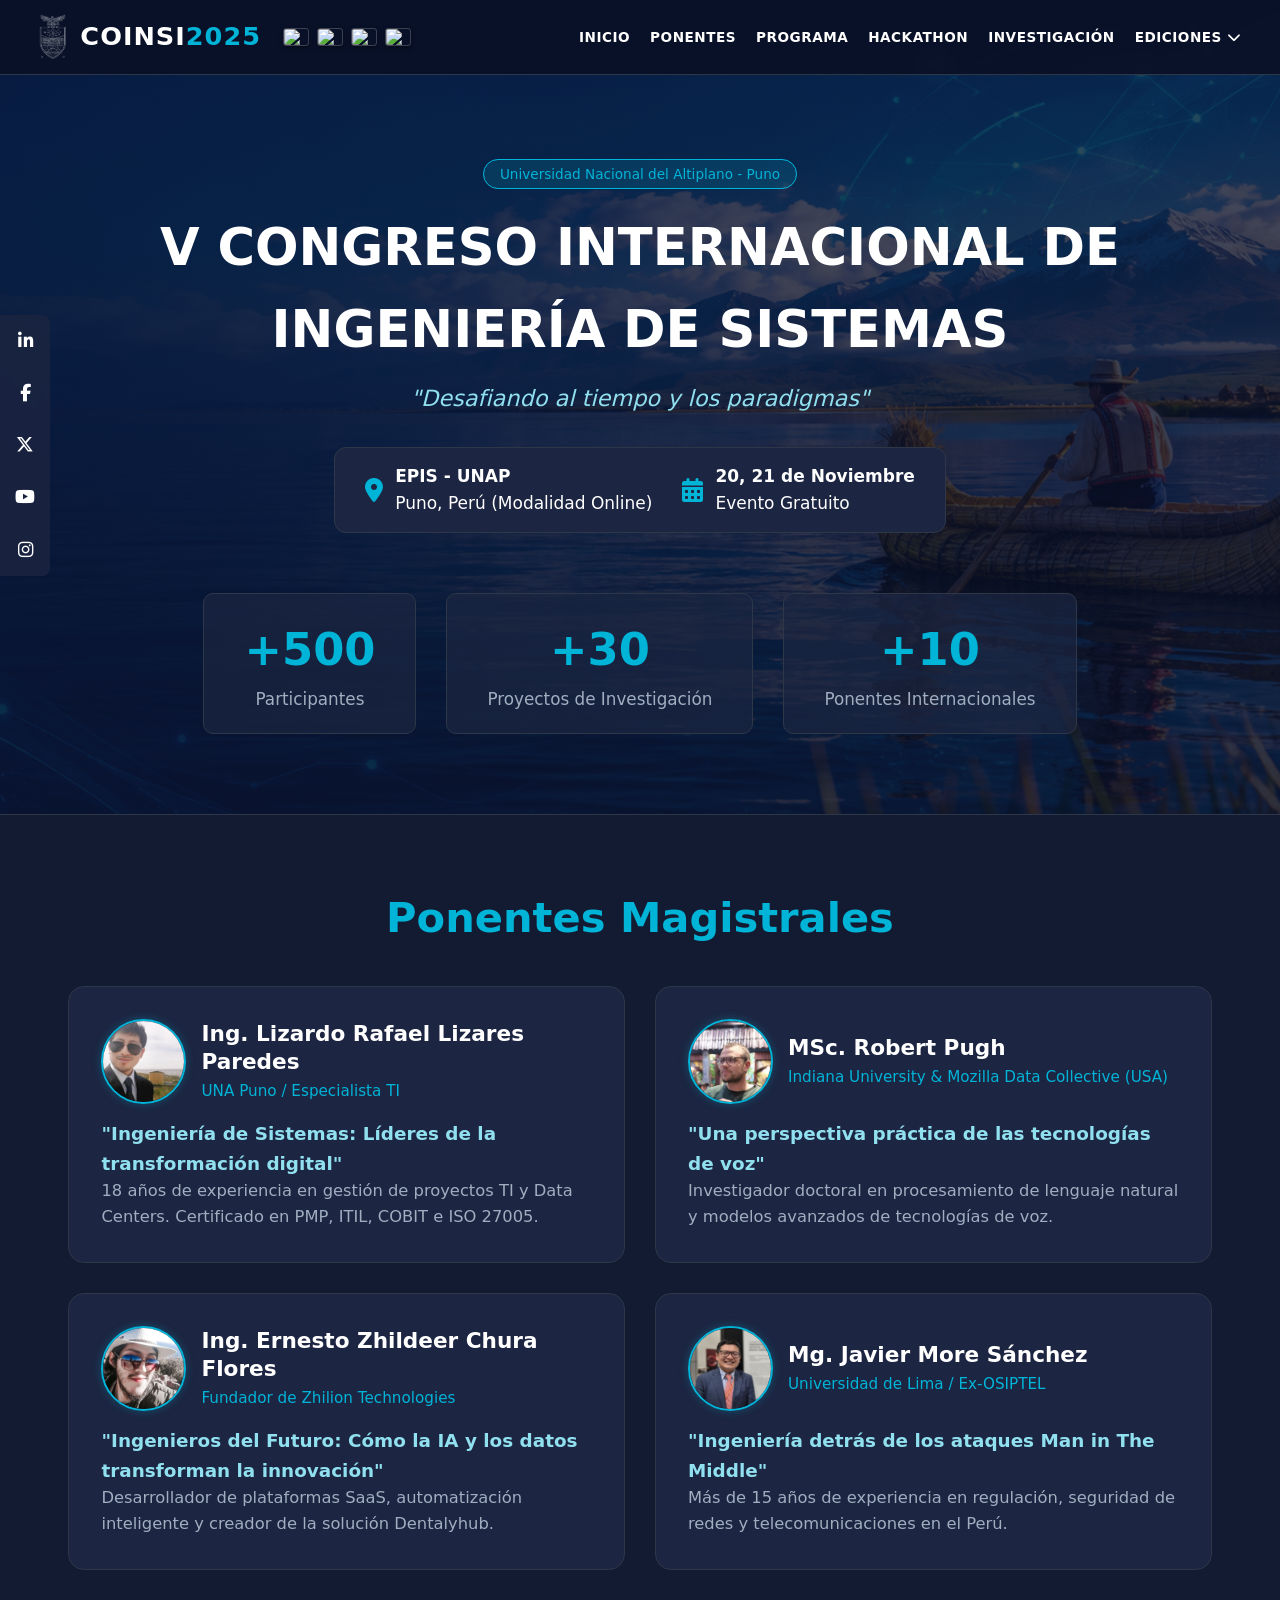
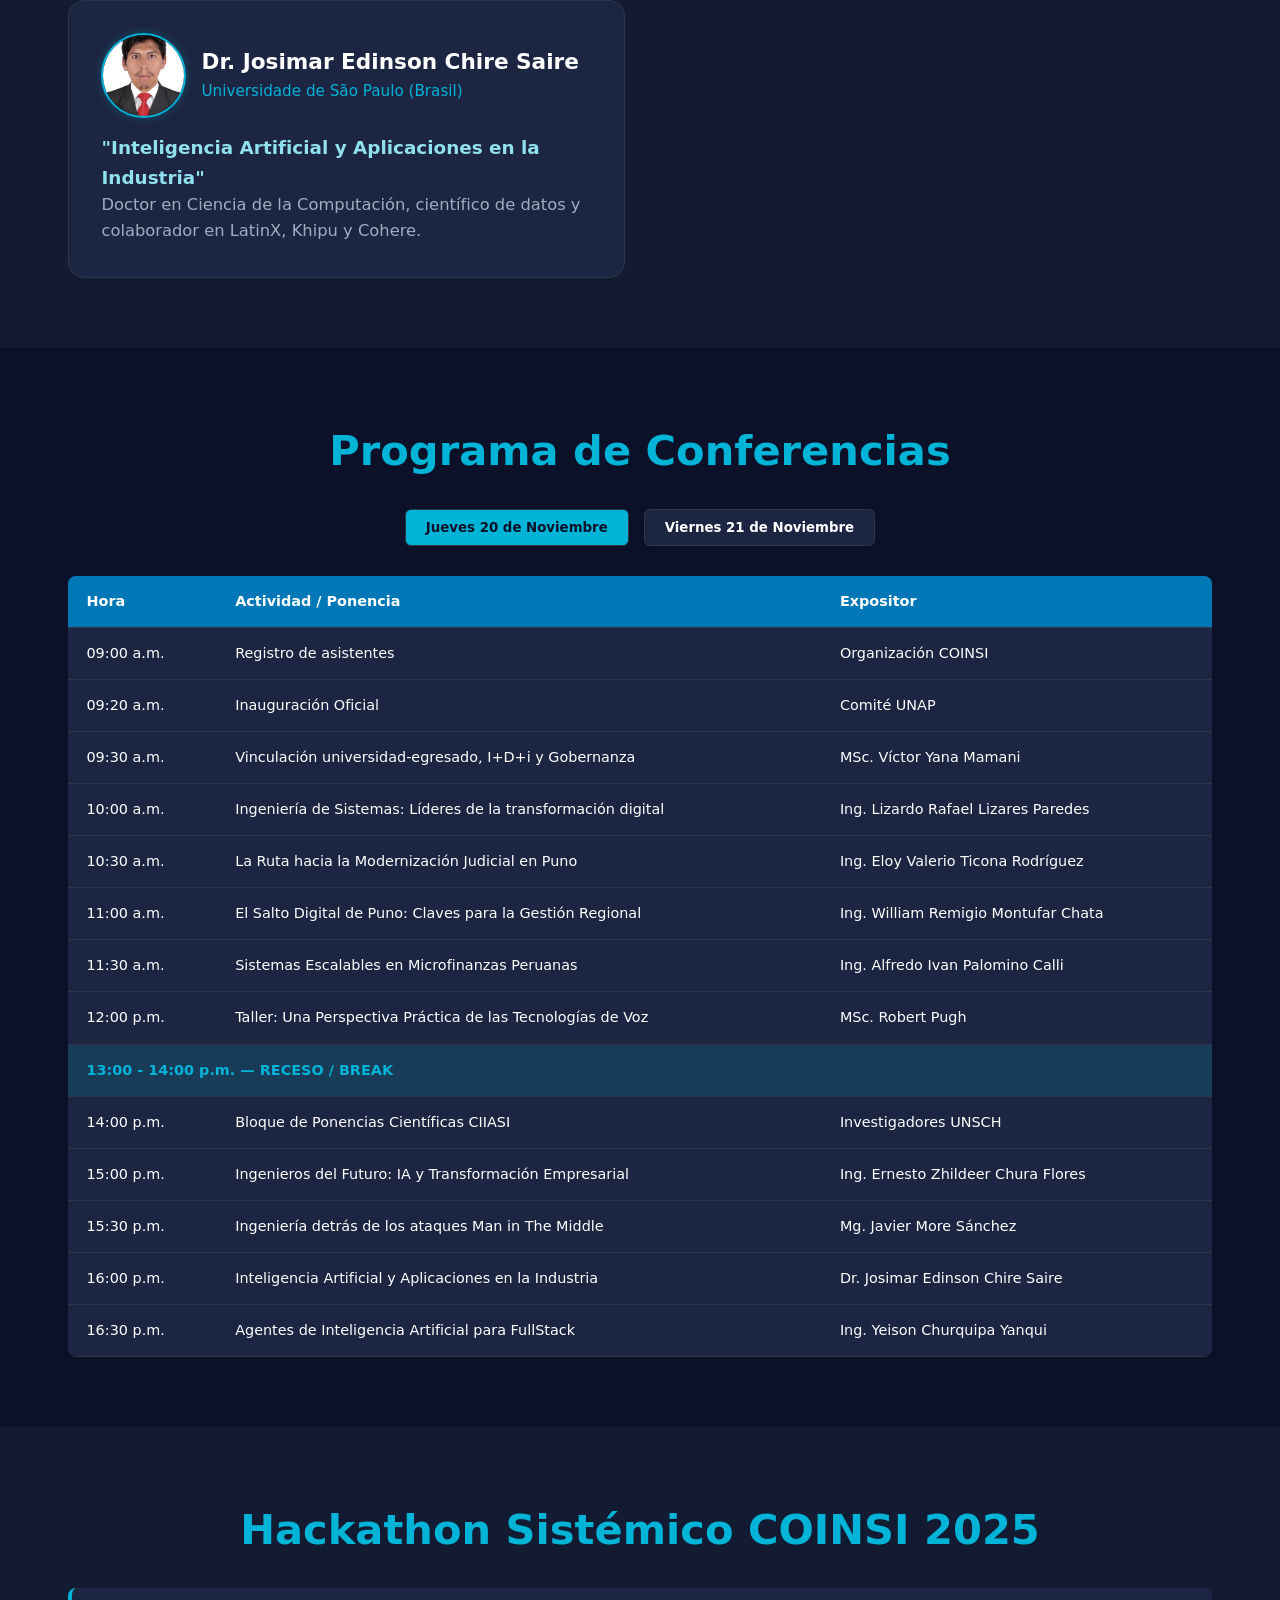
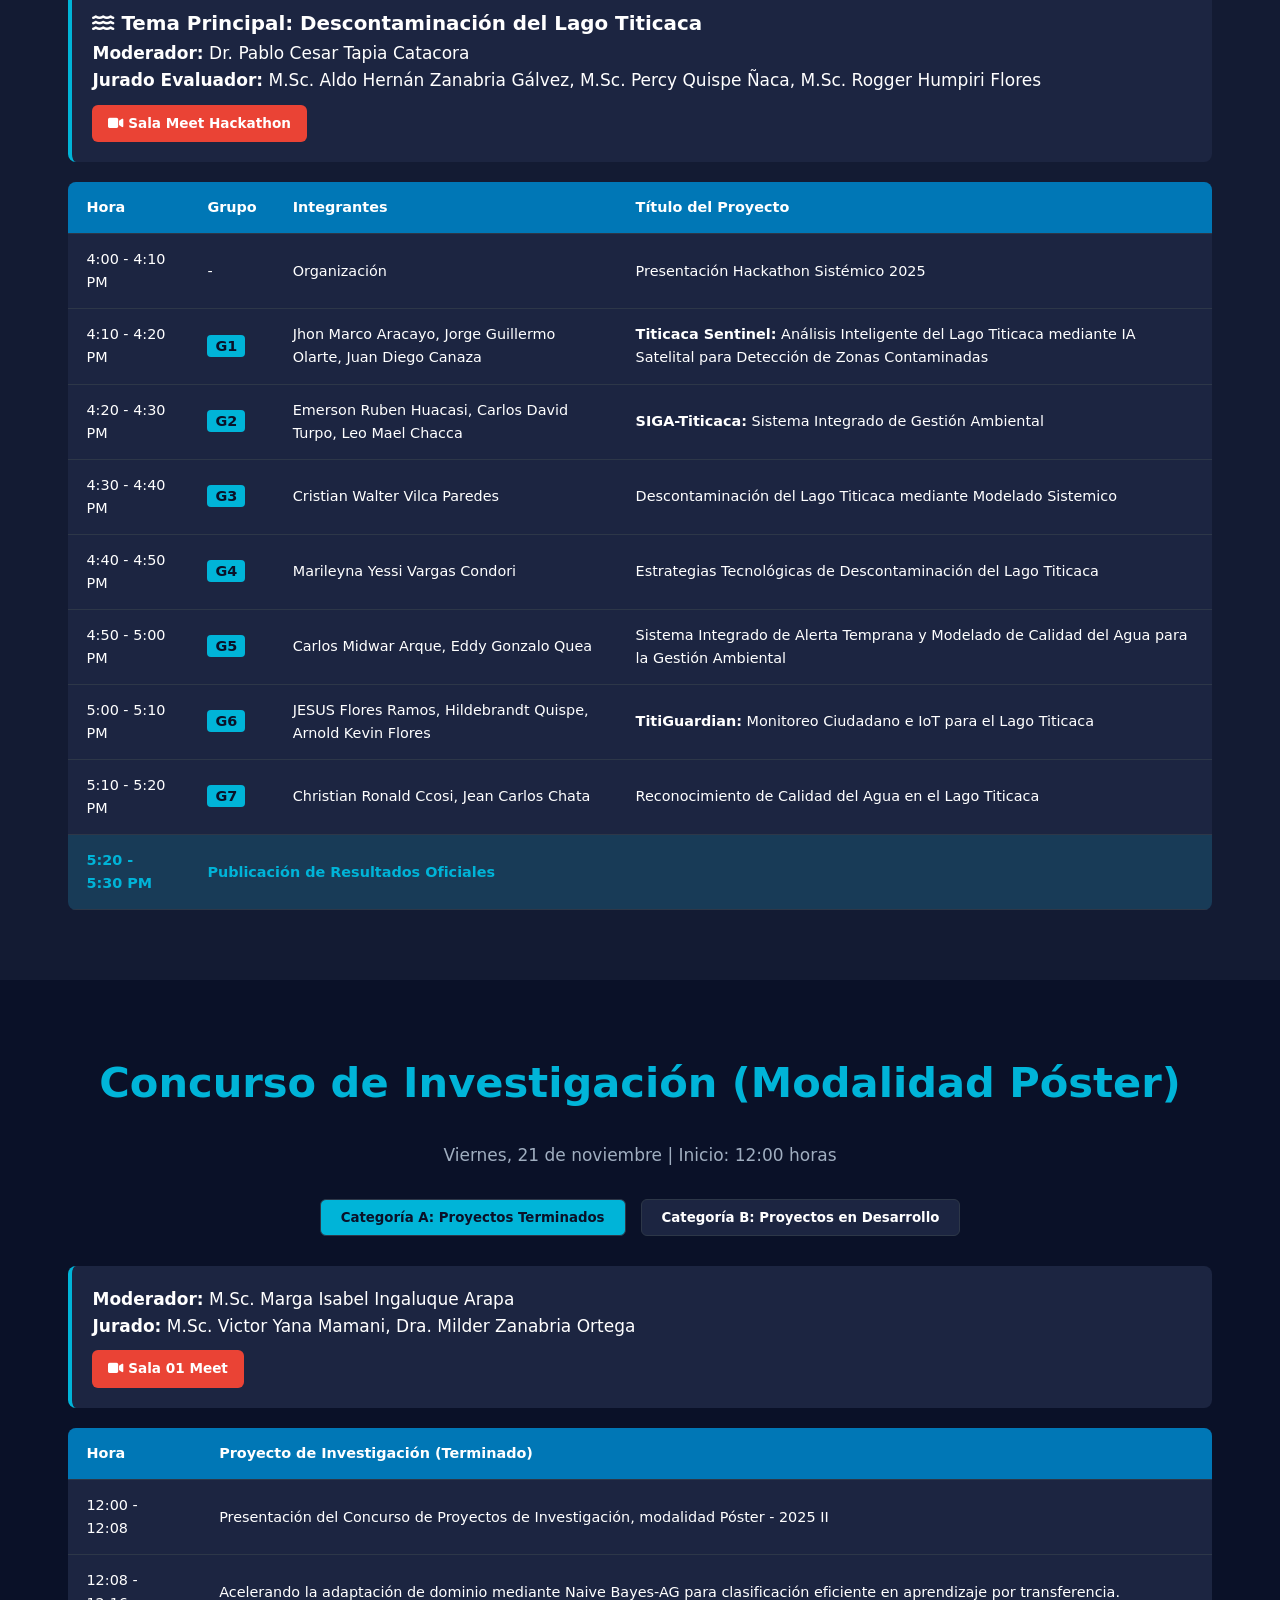
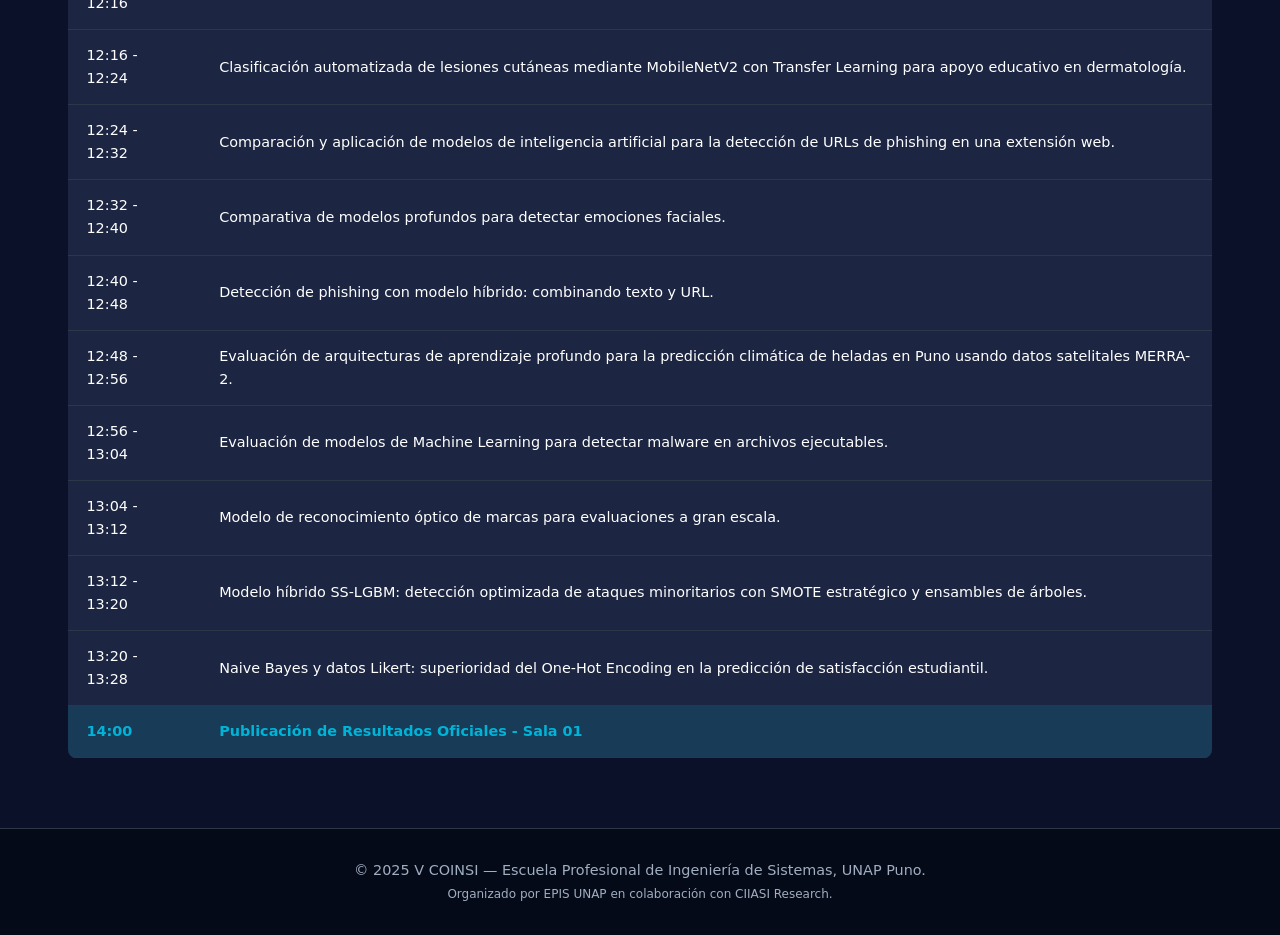
==== COINSI 2025/index.html @ b8786205 "feat() base del proyecto" ====
<!DOCTYPE html>
<html lang="es">
<head>
    <meta charset="UTF-8">
    <meta name="viewport" content="width=device-width, initial-scale=1.0">
    <title>COINSI 2025 - V Congreso Internacional de Ingeniería de Sistemas</title>
    <link rel="stylesheet" href="style.css">
    <link rel="stylesheet" href="https://cdnjs.cloudflare.com/ajax/libs/font-awesome/6.4.0/css/all.min.css">
</head>
<body>

    <!-- Barra Lateral Flotante de Redes Sociales (Estilo SIMBig) -->
    <aside class="social-sidebar">
        <a href="#" title="LinkedIn"><i class="fab fa-linkedin-in"></i></a>
        <a href="#" title="Facebook"><i class="fab fa-facebook-f"></i></a>
        <a href="#" title="X"><i class="fab fa-x-twitter"></i></a>
        <a href="#" title="YouTube"><i class="fab fa-youtube"></i></a>
        <a href="#" title="Instagram"><i class="fab fa-instagram"></i></a>
    </aside>

    <!-- Navegación -->
    <nav class="navbar">
        <div class="logo">
            <img src="imagenes/LOGOCOINSI2025.png" alt="Logo COINSI 2025" class="logo-img">
            <h2>COINSI<span>2025</span></h2>
            <div class="country-flags">
                <img src="https://flagcdn.com/w40/pe.png" alt="Perú" class="flag-icon" title="Perú">
                <img src="https://flagcdn.com/w40/br.png" alt="Brasil" class="flag-icon" title="Brasil">
                 <img src="https://flagcdn.com/w40/us.png" alt="Estados Unidos" class="flag-icon" title="Estados Unidos">
                <img src="https://flagcdn.com/w40/nz.png" alt="Nueva Zelanda" class="flag-icon" title="Nueva Zelanda">
            </div>
        </div>
        <ul class="nav-links">
            <li><a href="#inicio">INICIO</a></li>
            <li><a href="#ponentes">PONENTES</a></li>
            <li><a href="#programa">PROGRAMA</a></li>
            <li><a href="#hackathon">HACKATHON</a></li>
            <li><a href="#poster">INVESTIGACIÓN</a></li>
            
            <!-- Menú Desplegable de Ediciones (Estilo SIMBig) -->
            <li class="dropdown">
                <a href="#" class="dropbtn">EDICIONES <i class="fas fa-chevron-down"></i></a>
                <div class="dropdown-content">
                    <a href="#">COINSI 2026 (Próximo)</a>
                    <a href="#" class="active-edition">COINSI 2025 (Edición V)</a>
                    <a href="#">COINSI 2024 (Edición IV)</a>
                    <a href="#">COINSI 2023 (Edición III)</a>
                </div>
            </li>
        </ul>
        <button class="nav-toggle" id="navToggle">
            <i class="fas fa-bars"></i>
        </button>
    </nav>

    <!-- Hero Section -->
    <header id="inicio" class="hero">
        <div class="hero-overlay"></div>
        <div class="hero-content">
            <span class="badge">Universidad Nacional del Altiplano - Puno</span>
            <h1>V CONGRESO INTERNACIONAL DE INGENIERÍA DE SISTEMAS</h1>
            <p class="tagline">"Desafiando al tiempo y los paradigmas"</p>
            
            <div class="hero-event-card">
                <div class="event-info">
                    <i class="fas fa-map-marker-alt"></i>
                    <div>
                        <strong>EPIS - UNAP</strong>
                        <p>Puno, Perú (Modalidad Online)</p>
                    </div>
                </div>
                <div class="event-info">
                    <i class="fas fa-calendar-alt"></i>
                    <div>
                        <strong>20, 21 de Noviembre</strong>
                        <p>Evento Gratuito</p>
                    </div>
                </div>
            </div>

            <!-- Métricas Destacadas -->
            <div class="stats-container">
                <div class="stat-box">
                    <h3>+500</h3>
                    <p>Participantes</p>
                </div>
                <div class="stat-box">
                    <h3>+30</h3>
                    <p>Proyectos de Investigación</p>
                </div>
                <div class="stat-box">
                    <h3>+10</h3>
                    <p>Ponentes Internacionales</p>
                </div>
            </div>
        </div>
    </header>

   <!-- Ponentes Destacados -->
<section id="ponentes" class="section bg-alt">
    <div class="container">
        <h2 class="section-title">Ponentes Magistrales</h2>
        <div class="grid-ponentes">

            <!-- Ponente 1 -->
            <div class="speaker-card">
                <div class="speaker-header">
                    <img src="imagenes/lizardo_rafael.jpg" alt="Ing. Lizardo Rafael Lizares Paredes" class="speaker-avatar">
                    <div>
                        <h3>Ing. Lizardo Rafael Lizares Paredes</h3>
                        <span class="affiliation">UNA Puno / Especialista TI</span>
                    </div>
                </div>
                <p class="speech-title">"Ingeniería de Sistemas: Líderes de la transformación digital"</p>
                <p class="bio">18 años de experiencia en gestión de proyectos TI y Data Centers. Certificado en PMP, ITIL, COBIT e ISO 27005.</p>
            </div>

            <!-- Ponente 2 -->
            <div class="speaker-card">
                <div class="speaker-header">
                    <img src="imagenes/robert_pugh.jpeg" alt="MSc. Robert Pugh" class="speaker-avatar">
                    <div>
                        <h3>MSc. Robert Pugh</h3>
                        <span class="affiliation">Indiana University & Mozilla Data Collective (USA)</span>
                    </div>
                </div>
                <p class="speech-title">"Una perspectiva práctica de las tecnologías de voz"</p>
                <p class="bio">Investigador doctoral en procesamiento de lenguaje natural y modelos avanzados de tecnologías de voz.</p>
            </div>

            <!-- Ponente 3 -->
            <div class="speaker-card">
                <div class="speaker-header">
                    <img src="imagenes/ernesto_zhildeer.png" alt="Ing. Ernesto Zhildeer Chura Flores" class="speaker-avatar">
                    <div>
                        <h3>Ing. Ernesto Zhildeer Chura Flores</h3>
                        <span class="affiliation">Fundador de Zhilion Technologies</span>
                    </div>
                </div>
                <p class="speech-title">"Ingenieros del Futuro: Cómo la IA y los datos transforman la innovación"</p>
                <p class="bio">Desarrollador de plataformas SaaS, automatización inteligente y creador de la solución Dentalyhub.</p>
            </div>

            <!-- Ponente 4 -->
            <div class="speaker-card">
                <div class="speaker-header">
                    <img src="imagenes/javier_more.png" alt="Mg. Javier More Sánchez" class="speaker-avatar">
                    <div>
                        <h3>Mg. Javier More Sánchez</h3>
                        <span class="affiliation">Universidad de Lima / Ex-OSIPTEL</span>
                    </div>
                </div>
                <p class="speech-title">"Ingeniería detrás de los ataques Man in The Middle"</p>
                <p class="bio">Más de 15 años de experiencia en regulación, seguridad de redes y telecomunicaciones en el Perú.</p>
            </div>

            <!-- Ponente 5 -->
            <div class="speaker-card">
                <div class="speaker-header">
                    <img src="imagenes/josimar_edison.jpg" alt="Dr. Josimar Edinson Chire Saire" class="speaker-avatar">
                    <div>
                        <h3>Dr. Josimar Edinson Chire Saire</h3>
                        <span class="affiliation">Universidade de São Paulo (Brasil)</span>
                    </div>
                </div>
                <p class="speech-title">"Inteligencia Artificial y Aplicaciones en la Industria"</p>
                <p class="bio">Doctor en Ciencia de la Computación, científico de datos y colaborador en LatinX, Khipu y Cohere.</p>
            </div>

        </div>
    </div>
</section>

    <!-- Programa General -->
    <section id="programa" class="section">
        <div class="container">
            <h2 class="section-title">Programa de Conferencias</h2>
            <div class="tab-buttons">
                <button class="tab-btn active" onclick="switchTab(event, 'jueves-conf')">Jueves 20 de Noviembre</button>
                <button class="tab-btn" onclick="switchTab(event, 'viernes-conf')">Viernes 21 de Noviembre</button>
            </div>

            <!-- Jueves -->
            <div id="jueves-conf" class="tab-content active">
                <table class="custom-table">
                    <thead>
                        <tr>
                            <th>Hora</th>
                            <th>Actividad / Ponencia</th>
                            <th>Expositor</th>
                        </tr>
                    </thead>
                    <tbody>
                        <tr><td>09:00 a.m.</td><td>Registro de asistentes</td><td>Organización COINSI</td></tr>
                        <tr><td>09:20 a.m.</td><td>Inauguración Oficial</td><td>Comité UNAP</td></tr>
                        <tr><td>09:30 a.m.</td><td>Vinculación universidad-egresado, I+D+i y Gobernanza</td><td>MSc. Víctor Yana Mamani</td></tr>
                        <tr><td>10:00 a.m.</td><td>Ingeniería de Sistemas: Líderes de la transformación digital</td><td>Ing. Lizardo Rafael Lizares Paredes</td></tr>
                        <tr><td>10:30 a.m.</td><td>La Ruta hacia la Modernización Judicial en Puno</td><td>Ing. Eloy Valerio Ticona Rodríguez</td></tr>
                        <tr><td>11:00 a.m.</td><td>El Salto Digital de Puno: Claves para la Gestión Regional</td><td>Ing. William Remigio Montufar Chata</td></tr>
                        <tr><td>11:30 a.m.</td><td>Sistemas Escalables en Microfinanzas Peruanas</td><td>Ing. Alfredo Ivan Palomino Calli</td></tr>
                        <tr><td>12:00 p.m.</td><td>Taller: Una Perspectiva Práctica de las Tecnologías de Voz</td><td>MSc. Robert Pugh</td></tr>
                        <tr class="highlight-row"><td colspan="3">13:00 - 14:00 p.m. — RECESO / BREAK</td></tr>
                        <tr><td>14:00 p.m.</td><td>Bloque de Ponencias Científicas CIIASI</td><td>Investigadores UNSCH</td></tr>
                        <tr><td>15:00 p.m.</td><td>Ingenieros del Futuro: IA y Transformación Empresarial</td><td>Ing. Ernesto Zhildeer Chura Flores</td></tr>
                        <tr><td>15:30 p.m.</td><td>Ingeniería detrás de los ataques Man in The Middle</td><td>Mg. Javier More Sánchez</td></tr>
                        <tr><td>16:00 p.m.</td><td>Inteligencia Artificial y Aplicaciones en la Industria</td><td>Dr. Josimar Edinson Chire Saire</td></tr>
                        <tr><td>16:30 p.m.</td><td>Agentes de Inteligencia Artificial para FullStack</td><td>Ing. Yeison Churquipa Yanqui</td></tr>
                    </tbody>
                </table>
            </div>

            <!-- Viernes -->
            <div id="viernes-conf" class="tab-content">
                <table class="custom-table">
                    <thead>
                        <tr>
                            <th>Hora</th>
                            <th>Actividad</th>
                        </tr>
                    </thead>
                    <tbody>
                        <tr><td>09:00 - 12:00 p.m.</td><td>Presentación de Proyectos Estudiantiles</td></tr>
                        <tr><td>12:00 - 14:00 p.m.</td><td>Presentación de Concurso de Póster Científico</td></tr>
                        <tr><td>14:00 - 16:00 p.m.</td><td>Workshop de Ciberseguridad Práctica</td></tr>
                        <tr><td>16:00 - 18:00 p.m.</td><td>I Encuentro de Egresados & Hackathon Sistémico</td></tr>
                        <tr><td>18:00 - 18:15 p.m.</td><td>Clausura del V COINSI 2025</td></tr>
                        <tr><td>19:00 p.m.</td><td>Cena de Gala de Egresados</td></tr>
                    </tbody>
                </table>
            </div>
        </div>
    </section>

    <!-- Hackathon Sistémico 2025 -->
    <section id="hackathon" class="section bg-alt">
        <div class="container">
            <h2 class="section-title">Hackathon Sistémico COINSI 2025</h2>
            
            <div class="info-card-panel">
                <div class="panel-header">
                    <h3><i class="fas fa-water"></i> Tema Principal: Descontaminación del Lago Titicaca</h3>
                    <p><strong>Moderador:</strong> Dr. Pablo Cesar Tapia Catacora</p>
                    <p><strong>Jurado Evaluador:</strong> M.Sc. Aldo Hernán Zanabria Gálvez, M.Sc. Percy Quispe Ñaca, M.Sc. Rogger Humpiri Flores</p>
                    <a href="https://meet.google.com/kjy-vhwn-fhv" target="_blank" class="btn-meet"><i class="fas fa-video"></i> Sala Meet Hackathon</a>
                </div>
            </div>

            <table class="custom-table">
                <thead>
                    <tr>
                        <th>Hora</th>
                        <th>Grupo</th>
                        <th>Integrantes</th>
                        <th>Título del Proyecto</th>
                    </tr>
                </thead>
                <tbody>
                    <tr><td>4:00 - 4:10 PM</td><td>-</td><td>Organización</td><td>Presentación Hackathon Sistémico 2025</td></tr>
                    <tr>
                        <td>4:10 - 4:20 PM</td>
                        <td><span class="group-badge">G1</span></td>
                        <td>Jhon Marco Aracayo, Jorge Guillermo Olarte, Juan Diego Canaza</td>
                        <td><strong>Titicaca Sentinel:</strong> Análisis Inteligente del Lago Titicaca mediante IA Satelital para Detección de Zonas Contaminadas</td>
                    </tr>
                    <tr>
                        <td>4:20 - 4:30 PM</td>
                        <td><span class="group-badge">G2</span></td>
                        <td>Emerson Ruben Huacasi, Carlos David Turpo, Leo Mael Chacca</td>
                        <td><strong>SIGA-Titicaca:</strong> Sistema Integrado de Gestión Ambiental</td>
                    </tr>
                    <tr>
                        <td>4:30 - 4:40 PM</td>
                        <td><span class="group-badge">G3</span></td>
                        <td>Cristian Walter Vilca Paredes</td>
                        <td>Descontaminación del Lago Titicaca mediante Modelado Sistemico</td>
                    </tr>
                    <tr>
                        <td>4:40 - 4:50 PM</td>
                        <td><span class="group-badge">G4</span></td>
                        <td>Marileyna Yessi Vargas Condori</td>
                        <td>Estrategias Tecnológicas de Descontaminación del Lago Titicaca</td>
                    </tr>
                    <tr>
                        <td>4:50 - 5:00 PM</td>
                        <td><span class="group-badge">G5</span></td>
                        <td>Carlos Midwar Arque, Eddy Gonzalo Quea</td>
                        <td>Sistema Integrado de Alerta Temprana y Modelado de Calidad del Agua para la Gestión Ambiental</td>
                    </tr>
                    <tr>
                        <td>5:00 - 5:10 PM</td>
                        <td><span class="group-badge">G6</span></td>
                        <td>JESUS Flores Ramos, Hildebrandt Quispe, Arnold Kevin Flores</td>
                        <td><strong>TitiGuardian:</strong> Monitoreo Ciudadano e IoT para el Lago Titicaca</td>
                    </tr>
                    <tr>
                        <td>5:10 - 5:20 PM</td>
                        <td><span class="group-badge">G7</span></td>
                        <td>Christian Ronald Ccosi, Jean Carlos Chata</td>
                        <td>Reconocimiento de Calidad del Agua en el Lago Titicaca</td>
                    </tr>
                    <tr class="highlight-row"><td>5:20 - 5:30 PM</td><td colspan="3">Publicación de Resultados Oficiales</td></tr>
                </tbody>
            </table>
        </div>
    </section>

    <!-- Concurso de Proyectos de Investigación (Póster) -->
    <section id="poster" class="section">
        <div class="container">
            <h2 class="section-title">Concurso de Investigación (Modalidad Póster)</h2>
            <p class="section-desc">Viernes, 21 de noviembre | Inicio: 12:00 horas</p>

            <div class="tab-buttons">
                <button class="tab-btn active" onclick="switchTab(event, 'cat-a')">Categoría A: Proyectos Terminados</button>
                <button class="tab-btn" onclick="switchTab(event, 'cat-b')">Categoría B: Proyectos en Desarrollo</button>
            </div>

            <!-- Categoría A -->
            <div id="cat-a" class="tab-content active">
                <div class="info-card-panel">
                    <p><strong>Moderador:</strong> M.Sc. Marga Isabel Ingaluque Arapa</p>
                    <p><strong>Jurado:</strong> M.Sc. Victor Yana Mamani, Dra. Milder Zanabria Ortega</p>
                    <a href="https://meet.google.com/deo-xqwu-qnt" target="_blank" class="btn-meet"><i class="fas fa-video"></i> Sala 01 Meet</a>
                </div>

                <table class="custom-table">
                    <thead>
                        <tr>
                            <th>Hora</th>
                            <th>Proyecto de Investigación (Terminado)</th>
                        </tr>
                    </thead>
                    <tbody>
                        <tr><td>12:00 - 12:08</td><td>Presentación del Concurso de Proyectos de Investigación, modalidad Póster - 2025 II</td></tr>
                        <tr><td>12:08 - 12:16</td><td>Acelerando la adaptación de dominio mediante Naive Bayes-AG para clasificación eficiente en aprendizaje por transferencia.</td></tr>
                        <tr><td>12:16 - 12:24</td><td>Clasificación automatizada de lesiones cutáneas mediante MobileNetV2 con Transfer Learning para apoyo educativo en dermatología.</td></tr>
                        <tr><td>12:24 - 12:32</td><td>Comparación y aplicación de modelos de inteligencia artificial para la detección de URLs de phishing en una extensión web.</td></tr>
                        <tr><td>12:32 - 12:40</td><td>Comparativa de modelos profundos para detectar emociones faciales.</td></tr>
                        <tr><td>12:40 - 12:48</td><td>Detección de phishing con modelo híbrido: combinando texto y URL.</td></tr>
                        <tr><td>12:48 - 12:56</td><td>Evaluación de arquitecturas de aprendizaje profundo para la predicción climática de heladas en Puno usando datos satelitales MERRA-2.</td></tr>
                        <tr><td>12:56 - 13:04</td><td>Evaluación de modelos de Machine Learning para detectar malware en archivos ejecutables.</td></tr>
                        <tr><td>13:04 - 13:12</td><td>Modelo de reconocimiento óptico de marcas para evaluaciones a gran escala.</td></tr>
                        <tr><td>13:12 - 13:20</td><td>Modelo híbrido SS-LGBM: detección optimizada de ataques minoritarios con SMOTE estratégico y ensambles de árboles.</td></tr>
                        <tr><td>13:20 - 13:28</td><td>Naive Bayes y datos Likert: superioridad del One-Hot Encoding en la predicción de satisfacción estudiantil.</td></tr>
                        <tr class="highlight-row"><td>14:00</td><td>Publicación de Resultados Oficiales - Sala 01</td></tr>
                    </tbody>
                </table>
            </div>

            <!-- Categoría B -->
            <div id="cat-b" class="tab-content">
                <div class="info-card-panel">
                    <p><strong>Moderador:</strong> Dra. Zulema Lilian Mamani Huacani</p>
                    <p><strong>Jurado:</strong> M.Sc. Carlos Boris Sosa Maydana, Dra. Donia Alizandra Ruelas Acero</p>
                    <a href="https://meet.google.com/rfm-dbvr-yhw" target="_blank" class="btn-meet"><i class="fas fa-video"></i> Sala 02 Meet</a>
                </div>

                <table class="custom-table">
                    <thead>
                        <tr>
                            <th>Hora</th>
                            <th>Proyecto de Investigación (En Desarrollo)</th>
                        </tr>
                    </thead>
                    <tbody>
                        <tr><td>12:00 - 12:08</td><td>Presentación del Concurso de Proyectos de Investigación, modalidad Póster - 2025 II</td></tr>
                        <tr><td>12:08 - 12:16</td><td>Análisis comparativo del Perceptrón Multicapa y Redes Neuronales Convolucionales para la detección de intrusiones en redes de área local: Caso OTI - UNAP.</td></tr>
                        <tr><td>12:16 - 12:24</td><td>Aplicación móvil gamificada con microlearning para mejorar el nivel de conocimiento en ciberseguridad en estudiantes de secundaria.</td></tr>
                        <tr><td>12:24 - 12:32</td><td>De datos a decisiones: Algoritmos de Boosting aplicados a predicción de demanda en Fashion Retail.</td></tr>
                        <tr><td>12:32 - 12:40</td><td>Diseño e implementación de un sistema automatizado de gestión de la información para la verificación de la matriz de consistencia.</td></tr>
                        <tr><td>12:40 - 12:48</td><td>Efecto del redimensionamiento progresivo en redes neuronales convolucionales para la detección de neumonía en radiografías de tórax.</td></tr>
                        <tr><td>12:48 - 12:56</td><td>Gamificación y retroalimentación formativa en app educativa móvil para fortalecer la comprensión lectora en zonas rurales.</td></tr>
                        <tr><td>12:56 - 13:04</td><td>Modelo CNN para detección de enfermedades en hojas de alfalfa (Medicago Sativa L.) en Azángaro.</td></tr>
                        <tr><td>13:04 - 13:12</td><td>Modelo predictivo del timpanismo en ovinos de la provincia de El Collao - Ilave.</td></tr>
                        <tr><td>13:12 - 13:20</td><td>Plataforma educativa gamificada con análisis inteligente de decisiones e IA adaptativa para fortalecer competencias en ciberseguridad.</td></tr>
                        <tr><td>13:20 - 13:28</td><td>Sistema de reconocimiento facial para la mejora de la seguridad en la vigilancia de la I.E.S. Politécnico Regional Los Andes de Juliaca.</td></tr>
                        <tr><td>13:28 - 13:36</td><td>Sistema inteligente de optimización de rutas para recolección de residuos sólidos urbanos mediante Deep Learning y heurísticas: Caso Puno.</td></tr>
                        <tr><td>13:36 - 13:44</td><td>Sistema web inteligente de gestión y optimización operativa para el Serenazgo de la Municipalidad Provincial de Puno.</td></tr>
                        <tr><td>13:44 - 13:52</td><td>Visión computacional para la clasificación automática de la oca en la zona sur de la región Puno.</td></tr>
                        <tr class="highlight-row"><td>14:00</td><td>Publicación de Resultados Oficiales - Sala 02</td></tr>
                    </tbody>
                </table>
            </div>

        </div>
    </section>

    <!-- Footer -->
    <footer>
        <div class="container">
            <p>&copy; 2025 V COINSI — Escuela Profesional de Ingeniería de Sistemas, UNAP Puno.</p>
            <p><small>Organizado por EPIS UNAP en colaboración con CIIASI Research.</small></p>
        </div>
    </footer>

    <script src="script.js"></script>
</body>
</html>
---- COINSI 2025/style.css ----
/* Paleta de Colores Inspirada en SIMBig (Azules Oscuros, Cian y Blanco) */
:root {
    --bg-main: #0a1128;
    --bg-card: #1c2541;
    --bg-alt: #131b33;
    --accent-blue: #0077b6;
    --accent-cyan: #00b4d8;
    --accent-light: #90e0ef;
    --text-white: #ffffff;
    --text-gray: #a0aec0;
    --border-color: #2d3748;
}

* {
    margin: 0;
    padding: 0;
    box-sizing: border-box;
    font-family: 'Segoe UI', system-ui, -apple-system, sans-serif;
}

body {
    background-color: var(--bg-main);
    color: var(--text-white);
    line-height: 1.6;
    font-size: 17px;
}

.container {
    width: 90%;
    max-width: 1350px;
    margin: 0 auto;
}

/* Barra Flotante Social (Estilo SIMBig) */
.social-sidebar {
    position: fixed;
    left: 0;
    top: 35%;
    display: flex;
    flex-direction: column;
    z-index: 999;
    background: rgba(28, 37, 65, 0.85);
    border-radius: 0 8px 8px 0;
    backdrop-filter: blur(5px);
}

.social-sidebar a {
    color: var(--text-white);
    padding: 12px 15px;
    font-size: 1.1rem;
    transition: all 0.3s;
    text-align: center;
}

.social-sidebar a:hover {
    background: var(--accent-cyan);
    color: var(--bg-main);
    transform: translateX(3px);
}

/* Navbar con Dropdown */
.navbar {
    display: flex;
    justify-content: space-between;
    align-items: center;
    padding: 0.9rem 3%;
    background-color: rgba(10, 17, 40, 0.95);
    position: fixed;
    top: 0;
    width: 100%;
    z-index: 1000;
    border-bottom: 1px solid var(--border-color);
}
.logo {
    display: flex;
    align-items: center;
    gap: 12px;
}

.country-flags {
    display: flex;
    align-items: center;
    gap: 8px;
    margin-left: 10px;
}
.flag-icon {
    width: 26px;
    height: 18px;
    object-fit: cover;
    border-radius: 3px;
    box-shadow: 0 2px 4px rgba(0, 0, 0, 0.4);
    border: 1px solid rgba(255, 255, 255, 0.2);
    transition: transform 0.2s ease;
}

.flag-icon:hover {
    transform: scale(1.15); /* Efecto zoom al pasar el cursor */
}
.logo-img {
    height: 45px;
    width: auto;
    object-fit: contain;
}
.logo h2 {
    color: var(--text-white);
    font-size: 1.6rem;
    letter-spacing: 1px;
}

.logo span {
    color: var(--accent-cyan);
}

.nav-links {
    display: flex;
    list-style: none;
    gap: 20px;
    align-items: center;
}

.nav-links a {
    color: var(--text-white);
    text-decoration: none;
    font-weight: 600;
    font-size: 0.85rem;
    letter-spacing: 0.5px;
    transition: color 0.3s;
}

.nav-links a:hover {
    color: var(--accent-cyan);
}

/* Dropdown Ediciones */
.dropdown {
    position: relative;
}

.dropdown-content {
    display: none;
    position: absolute;
    right: 0;
    background-color: var(--bg-card);
    min-width: 200px;
    box-shadow: 0px 8px 16px rgba(0,0,0,0.4);
    border-radius: 6px;
    overflow: hidden;
    z-index: 1001;
}

.dropdown-content a {
    color: var(--text-white);
    padding: 12px 16px;
    display: block;
    font-size: 0.85rem;
}

.dropdown-content a:hover {
    background-color: var(--accent-blue);
}

.dropdown-content .active-edition {
    border-left: 4px solid var(--accent-cyan);
    background: rgba(0, 180, 216, 0.1);
}

.dropdown:hover .dropdown-content {
    display: block;
}

.nav-toggle {
    display: none;
    background: none;
    border: none;
    color: var(--text-white);
    font-size: 1.5rem;
    cursor: pointer;
}

/* Hero Section */
.hero {
    position: relative;
    padding: 160px 20px 80px;
    text-align: center;
    background: linear-gradient(
        rgba(10, 17, 40, 0.75), 
        rgba(10, 17, 40, 0.85)
    ), url('imagenes/lago_titicaca.png') center/cover no-repeat fixed;
    border-bottom: 1px solid var(--border-color);
}

.badge {
    background: rgba(0, 180, 216, 0.15);
    color: var(--accent-cyan);
    padding: 6px 16px;
    border-radius: 20px;
    border: 1px solid var(--accent-cyan);
    font-size: 0.85rem;
}

.hero h1 {
    font-size: 3.2rem;
    font-weight: 800;
    margin: 20px 0 10px;
    color: var(--text-white);
}

.tagline {
    font-style: italic;
    color: var(--accent-light);
    font-size: 1.4rem;
    margin-bottom: 30px;
}

.hero-event-card {
    display: inline-flex;
    gap: 30px;
    background: var(--bg-card);
    padding: 15px 30px;
    border-radius: 12px;
    border: 1px solid var(--border-color);
    margin-bottom: 40px;
}

.event-info {
    display: flex;
    align-items: center;
    gap: 12px;
    text-align: left;
}

.event-info i {
    font-size: 1.5rem;
    color: var(--accent-cyan);
}

/* Métricas (Estilo SIMBig) */
.stats-container {
    display: flex;
    justify-content: center;
    gap: 30px;
    flex-wrap: wrap;
    margin-top: 20px;
}

.stat-box {
    background: rgba(28, 37, 65, 0.7);
    border: 1px solid var(--border-color);
    padding: 20px 40px;
    border-radius: 10px;
    min-width: 180px;
}

.stat-box h3 {
    font-size: 2.8rem;
    color: var(--accent-cyan);
}

.stat-box p {
    color: var(--text-gray);
    font-size: 1.05rem;
}

/* Secciones Generales */
.section {
    padding: 70px 3%;
}

.bg-alt {
    background-color: var(--bg-alt);
}

.section-title {
    text-align: center;
    font-size: 2.6rem;
    margin-bottom: 25px;
    font-weight: 800;
    color: var(--accent-cyan);
}

.section-desc {
    text-align: center;
    color: var(--text-gray);
    margin-bottom: 30px;
}

/* Ponentes Grid */
/* Grid de Tarjetas de Ponentes */
.grid-ponentes {
    display: grid;
    grid-template-columns: repeat(auto-fit, minmax(480px, 1fr)); 
    gap: 30px;
    margin-top: 35px;
}

.speaker-card {
    background: var(--bg-card);
    padding: 32px;
    border-radius: 16px;
    border: 1px solid var(--border-color);
    transition: transform 0.3s ease, box-shadow 0.3s ease;
}

.speaker-card:hover {
    transform: translateY(-5px);
    box-shadow: 0 10px 20px rgba(0, 180, 216, 0.15);
}

.speaker-header {
    display: flex;
    align-items: center;
    gap: 15px;
    margin-bottom: 15px;
}

/* Foto circular del Ponente */
.speaker-avatar {
    width: 85px;
    height: 85px;
    border-radius: 50%;
    object-fit: cover; /* Evita que la imagen se distorsione */
    border: 2px solid var(--accent-cyan);
    box-shadow: 0 0 10px rgba(0, 180, 216, 0.3);
    flex-shrink: 0;
}

.speaker-header h3 {
    font-size: 1.35rem;
    color: var(--text-white);
    line-height: 1.3;
}

.affiliation {
    font-size: 0.95rem;
    color: var(--accent-cyan);
    display: block;
    margin-top: 3px;
}

.speech-title {
    font-weight: 600;
    color: var(--accent-light);
    font-size: 1.15rem;
    margin-bottom: 15px 0 10px;
}

.bio {
    font-size: 1.02rem;
    color: var(--text-gray);
    line-height: 1.6;
}

/* Tablas y Pestañas */
.tab-buttons {
    display: flex;
    justify-content: center;
    gap: 15px;
    margin-bottom: 30px;
    flex-wrap: wrap;
}

.tab-btn {
    padding: 10px 20px;
    background: var(--bg-card);
    border: 1px solid var(--border-color);
    color: var(--text-white);
    border-radius: 6px;
    cursor: pointer;
    font-weight: 600;
    transition: all 0.3s;
}

.tab-btn.active, .tab-btn:hover {
    background: var(--accent-cyan);
    color: var(--bg-main);
}

.tab-content {
    display: none;
}

.tab-content.active {
    display: block;
}

.custom-table {
    width: 100%;
    border-collapse: collapse;
    background: var(--bg-card);
    border-radius: 8px;
    overflow: hidden;
    margin-top: 15px;
}

.custom-table th, .custom-table td {
    padding: 14px 18px;
    text-align: left;
    border-bottom: 1px solid var(--border-color);
    font-size: 0.9rem;
}

.custom-table th {
    background: var(--accent-blue);
    color: var(--text-white);
}

.highlight-row {
    background: rgba(0, 180, 216, 0.15);
    font-weight: bold;
    color: var(--accent-cyan);
}

.group-badge {
    background: var(--accent-cyan);
    color: var(--bg-main);
    padding: 3px 8px;
    border-radius: 4px;
    font-weight: bold;
}

.info-card-panel {
    background: var(--bg-card);
    padding: 20px;
    border-radius: 8px;
    border-left: 4px solid var(--accent-cyan);
    margin-bottom: 20px;
}

.btn-meet {
    display: inline-block;
    margin-top: 10px;
    background: #ea4335;
    color: white;
    padding: 8px 16px;
    border-radius: 6px;
    text-decoration: none;
    font-weight: bold;
    font-size: 0.85rem;
}

/* Footer */
footer {
    background: #050a18;
    text-align: center;
    padding: 30px;
    border-top: 1px solid var(--border-color);
    color: var(--text-gray);
    font-size: 0.9rem;
}

/* Responsive */
@media (min-width: 1600px) {
    .container {
        max-width: 1650px;
    }
}

@media (max-width: 1400px) {
    .container {
        width: 95%;
    }
}
@media (max-width: 1023px) {
    .hero h1 {
        font-size: 2rem;
    }
    
    .stats-container {
        gap: 15px;
    }
    
    .stat-box {
        padding: 15px 25px;
        min-width: 140px;
    }

    .grid-ponentes {
        grid-template-columns: repeat(auto-fit, minmax(280px, 1fr));
    }
}

@media (max-width: 768px) {
    .social-sidebar {
        display: none;
    }
    .navbar {
        padding: 0.8rem 4%;
    }
    .country-flags {
        display: none;
    }
    .hero {
        padding: 120px 15px 50px;
    }
    .hero h1 {
        font-size: 1.6rem;
    }
    .tagline {
        font-size: 1rem;
    }
    .hero-event-card {
        flex-direction: column;
        gap: 12px;
        padding: 15px;
        width: 100%;
    }
    .stats-container {
        flex-direction: column;
        width: 100%;
    }
    .stat-box {
        width: 100%;
    }
    .grid-ponentes {
        grid-template-columns: 1fr;
    }
    .tab-content {
        overflow-x: auto;
    }
    .custom-table {
        font-size: 0.82rem;
        min-width: 600px;
    }
    .custom-table th, .custom-table td {
        padding: 10px 10px;
    }
}
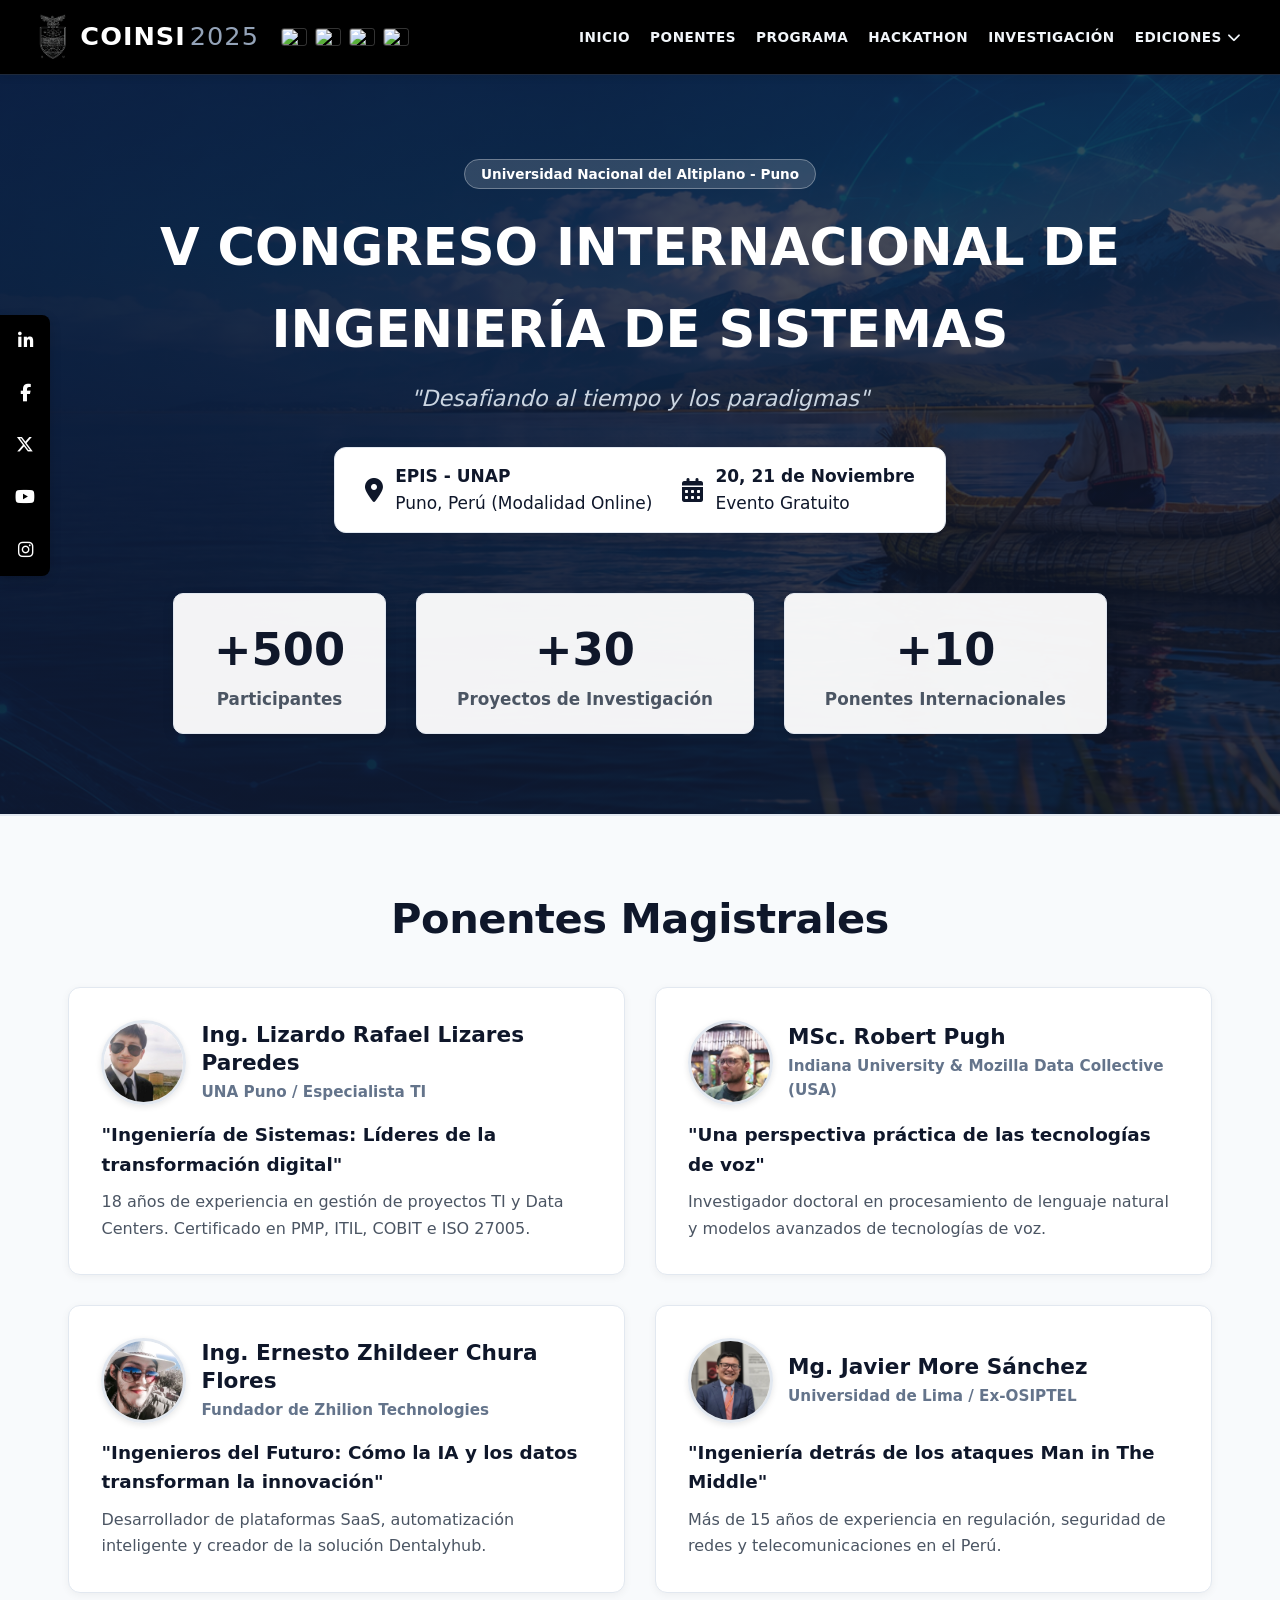
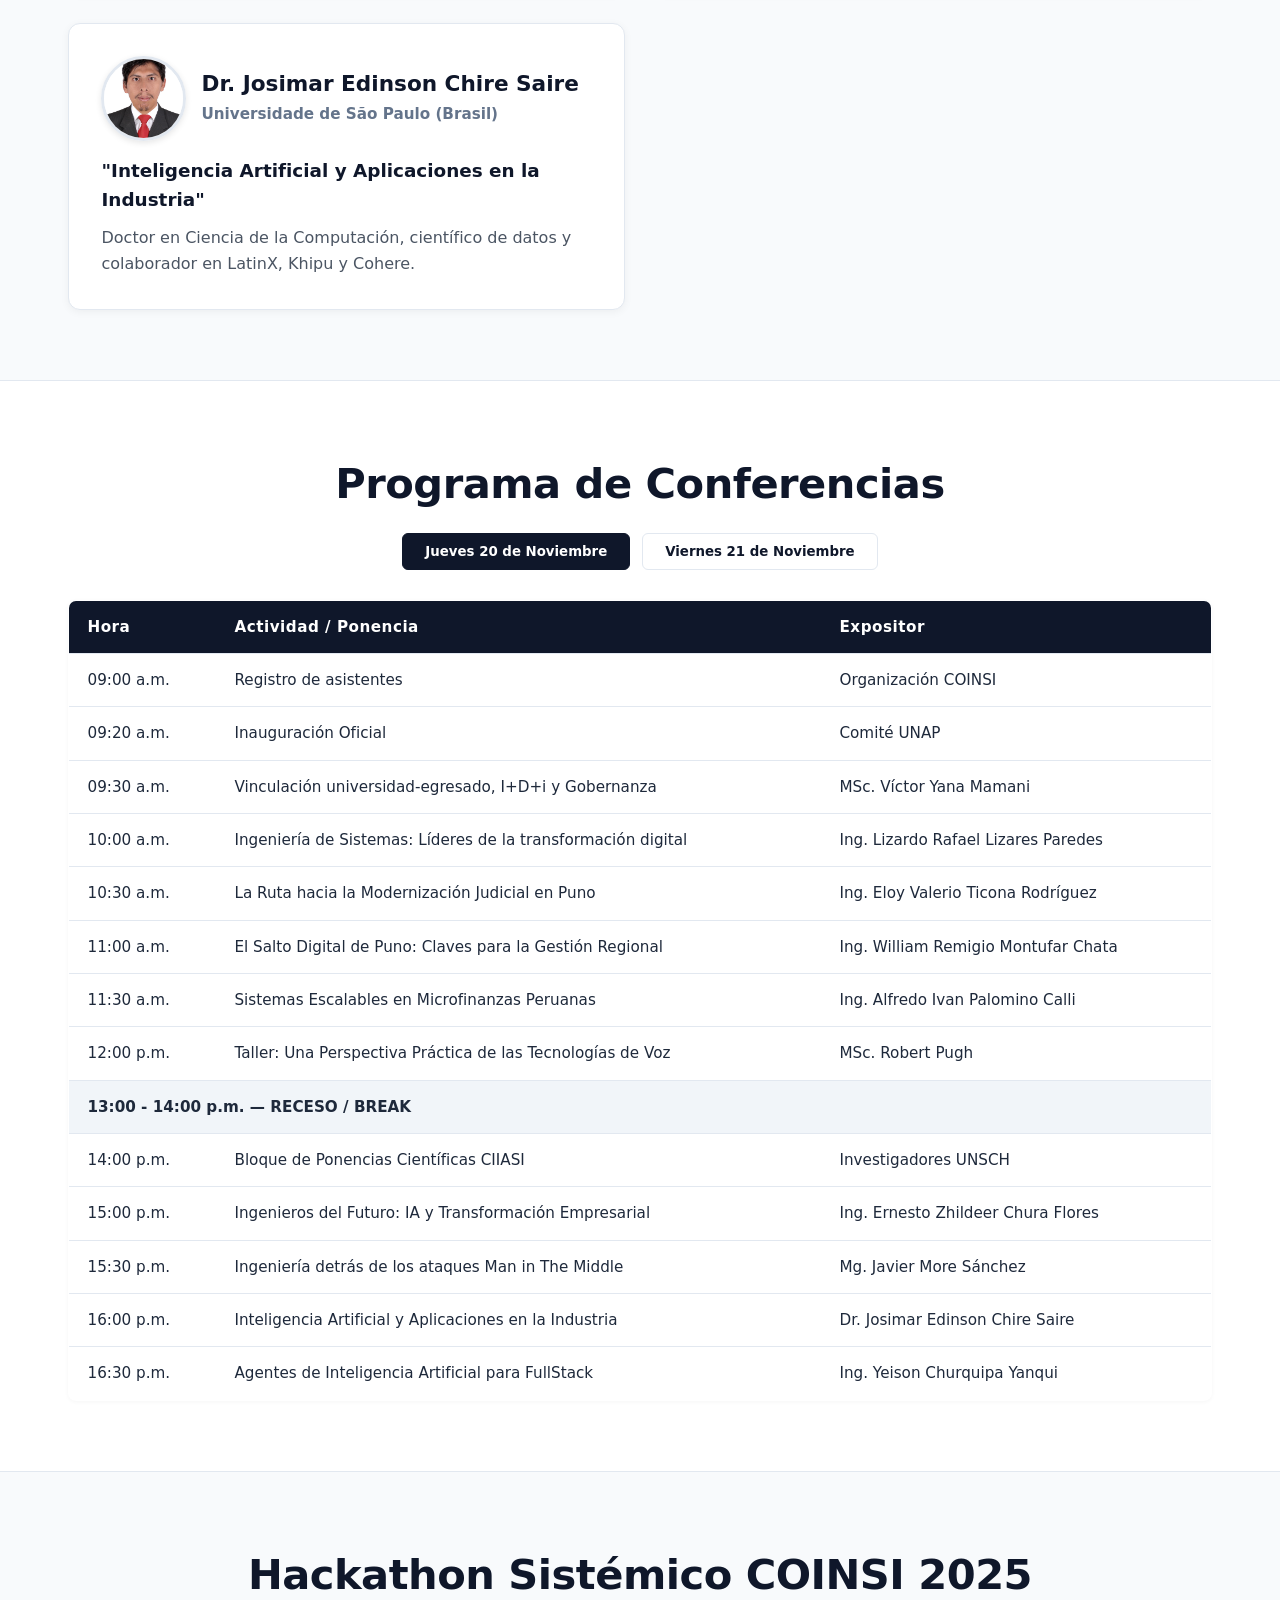
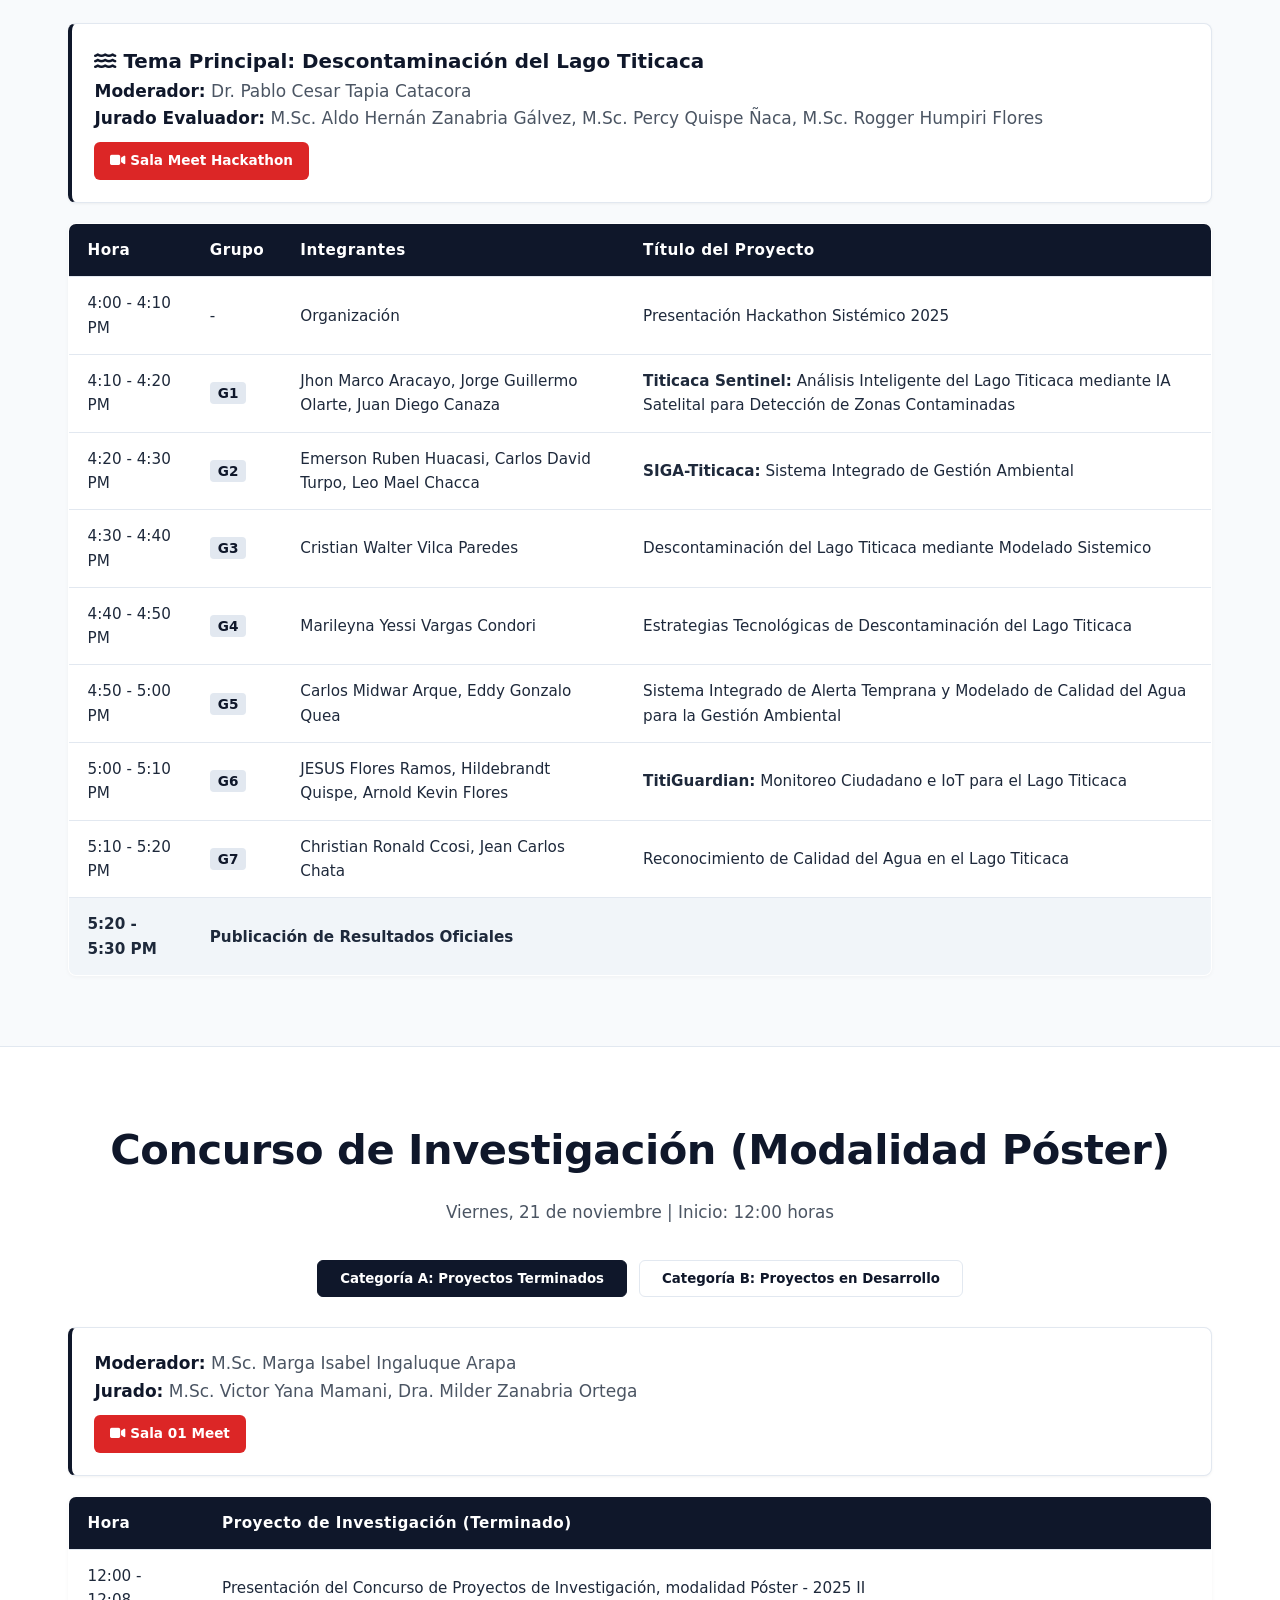
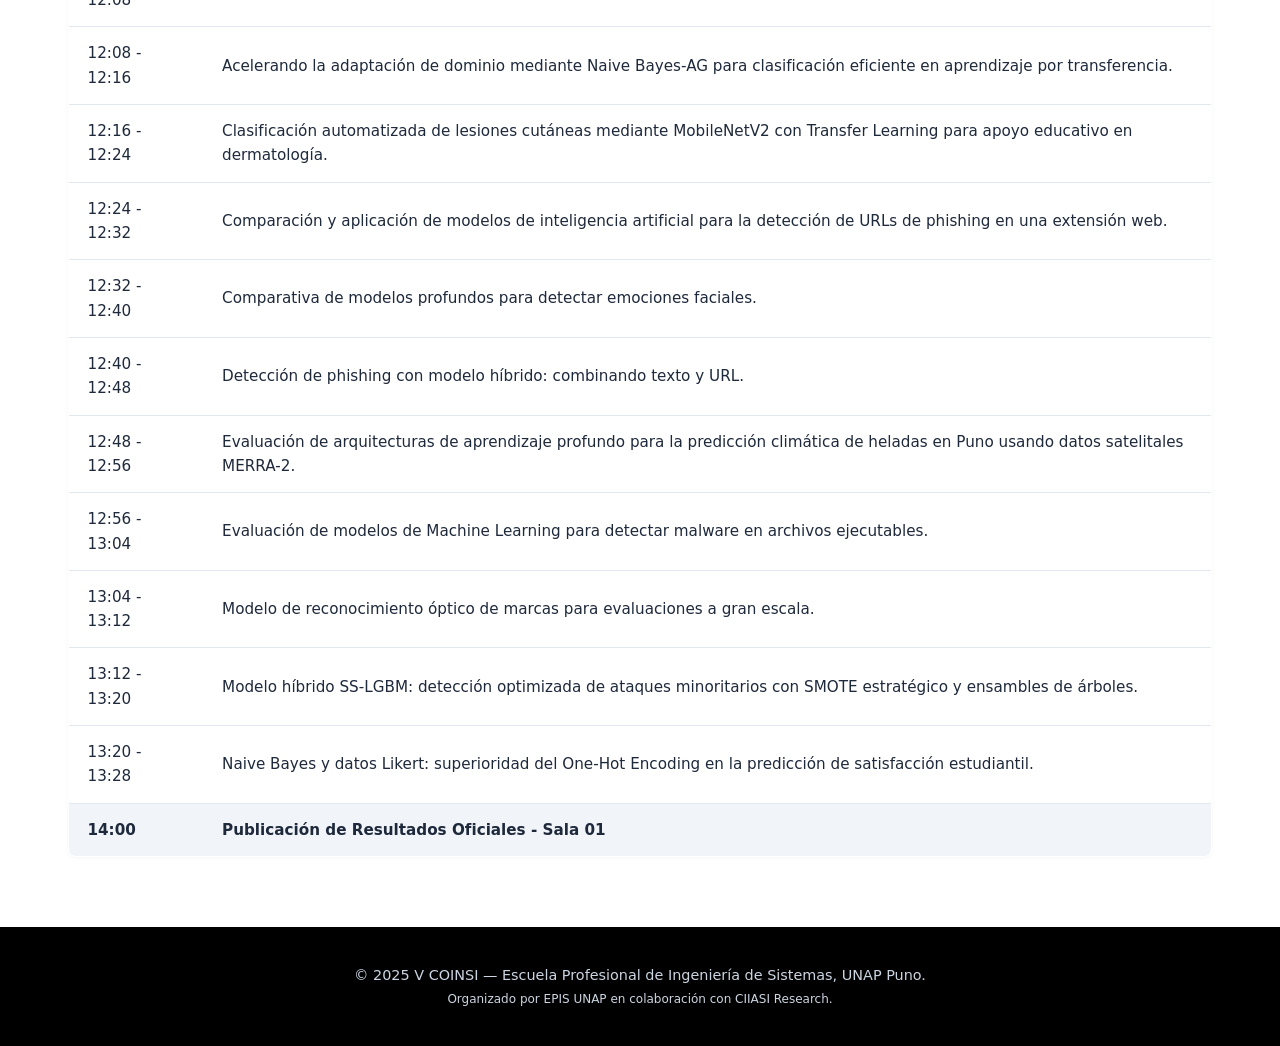
==== commit 177ddffa: "chore: agregar versionado en enlaces css para invalidar cache de navegador" ====
--- a/COINSI 2025/index.html
+++ b/COINSI 2025/index.html
@@ -4,7 +4,7 @@
     <meta charset="UTF-8">
     <meta name="viewport" content="width=device-width, initial-scale=1.0">
     <title>COINSI 2025 - V Congreso Internacional de Ingeniería de Sistemas</title>
-    <link rel="stylesheet" href="style.css">
+    <link rel="stylesheet" href="style.css?v=2">
     <link rel="stylesheet" href="https://cdnjs.cloudflare.com/ajax/libs/font-awesome/6.4.0/css/all.min.css">
 </head>
 <body>
--- a/COINSI 2025/style.css
+++ b/COINSI 2025/style.css
@@ -1,14 +1,14 @@
-/* Paleta de Colores Inspirada en SIMBig (Azules Oscuros, Cian y Blanco) */
+/* Paleta Tradicional Académica: Blanco, Gris Suave y Detalles Oscuros Neutros (Sin Azul) */
 :root {
-    --bg-main: #0a1128;
-    --bg-card: #1c2541;
-    --bg-alt: #131b33;
-    --accent-blue: #0077b6;
-    --accent-cyan: #00b4d8;
-    --accent-light: #90e0ef;
-    --text-white: #ffffff;
-    --text-gray: #a0aec0;
-    --border-color: #2d3748;
+    --bg-main: #ffffff;        /* Fondo blanco principal */
+    --bg-card: #ffffff;        /* Tarjetas blancas limpias */
+    --bg-alt: #f8fafc;         /* Gris muy suave para intercalar secciones */
+    --accent-blue: #000000;    /* Encabezados de tabla y acentos oscuros neutros */
+    --accent-cyan: #000000;    /* Color principal de títulos y destacados (carbón/grafito) */
+    --accent-light: #475569;   /* Gris medio para subtítulos y detalles */
+    --text-white: #000000;     /* Texto principal oscuro para máxima legibilidad */
+    --text-gray: #4b5563;      /* Texto secundario gris */
+    --border-color: #e2e8f0;   /* Bordes grises sutiles tradicionales */
 }
 
 * {
@@ -31,7 +31,7 @@
     margin: 0 auto;
 }
 
-/* Barra Flotante Social (Estilo SIMBig) */
+/* Barra Flotante Social */
 .social-sidebar {
     position: fixed;
     left: 0;
@@ -39,38 +39,40 @@
     display: flex;
     flex-direction: column;
     z-index: 999;
-    background: rgba(28, 37, 65, 0.85);
+    background: #000000;
     border-radius: 0 8px 8px 0;
-    backdrop-filter: blur(5px);
+    box-shadow: 0 4px 12px rgba(0, 0, 0, 0.15);
 }
 
 .social-sidebar a {
-    color: var(--text-white);
+    color: #ffffff;
     padding: 12px 15px;
     font-size: 1.1rem;
-    transition: all 0.3s;
+    transition: all 0.2s ease;
     text-align: center;
 }
 
 .social-sidebar a:hover {
-    background: var(--accent-cyan);
-    color: var(--bg-main);
+    background: #0f172a;
+    color: #ffffff;
     transform: translateX(3px);
 }
 
-/* Navbar con Dropdown */
+/* Navbar Tradicional Fijo */
 .navbar {
     display: flex;
     justify-content: space-between;
     align-items: center;
     padding: 0.9rem 3%;
-    background-color: rgba(10, 17, 40, 0.95);
+    background-color: #000000; /* Header tradicional oscuro sólido */
     position: fixed;
     top: 0;
     width: 100%;
     z-index: 1000;
-    border-bottom: 1px solid var(--border-color);
-}
+    border-bottom: 1px solid #1e293b;
+    box-shadow: 0 2px 8px rgba(0, 0, 0, 0.1);
+}
+
 .logo {
     display: flex;
     align-items: center;
@@ -83,32 +85,37 @@
     gap: 8px;
     margin-left: 10px;
 }
+
 .flag-icon {
     width: 26px;
     height: 18px;
     object-fit: cover;
     border-radius: 3px;
-    box-shadow: 0 2px 4px rgba(0, 0, 0, 0.4);
+    box-shadow: 0 1px 3px rgba(0, 0, 0, 0.3);
     border: 1px solid rgba(255, 255, 255, 0.2);
     transition: transform 0.2s ease;
 }
 
 .flag-icon:hover {
-    transform: scale(1.15); /* Efecto zoom al pasar el cursor */
-}
+    transform: scale(1.15);
+}
+
 .logo-img {
     height: 45px;
     width: auto;
     object-fit: contain;
 }
+
 .logo h2 {
-    color: var(--text-white);
+    color: #ffffff;
     font-size: 1.6rem;
     letter-spacing: 1px;
 }
 
 .logo span {
-    color: var(--accent-cyan);
+    color: #94a3b8;
+    font-weight: 400;
+    margin-left: 4px;
 }
 
 .nav-links {
@@ -119,16 +126,16 @@
 }
 
 .nav-links a {
-    color: var(--text-white);
+    color: #f1f5f9;
     text-decoration: none;
     font-weight: 600;
     font-size: 0.85rem;
     letter-spacing: 0.5px;
-    transition: color 0.3s;
+    transition: color 0.2s ease;
 }
 
 .nav-links a:hover {
-    color: var(--accent-cyan);
+    color: #94a3b8;
 }
 
 /* Dropdown Ediciones */
@@ -140,28 +147,31 @@
     display: none;
     position: absolute;
     right: 0;
-    background-color: var(--bg-card);
+    background-color: #1e293b;
     min-width: 200px;
-    box-shadow: 0px 8px 16px rgba(0,0,0,0.4);
+    box-shadow: 0px 8px 16px rgba(0,0,0,0.2);
     border-radius: 6px;
     overflow: hidden;
     z-index: 1001;
+    border: 1px solid #334155;
 }
 
 .dropdown-content a {
-    color: var(--text-white);
+    color: #f1f5f9;
     padding: 12px 16px;
     display: block;
     font-size: 0.85rem;
 }
 
 .dropdown-content a:hover {
-    background-color: var(--accent-blue);
+    background-color: #0f172a;
+    color: #ffffff;
 }
 
 .dropdown-content .active-edition {
-    border-left: 4px solid var(--accent-cyan);
-    background: rgba(0, 180, 216, 0.1);
+    border-left: 4px solid #ffffff;
+    background: #0f172a;
+    font-weight: bold;
 }
 
 .dropdown:hover .dropdown-content {
@@ -172,7 +182,7 @@
     display: none;
     background: none;
     border: none;
-    color: var(--text-white);
+    color: #ffffff;
     font-size: 1.5rem;
     cursor: pointer;
 }
@@ -183,31 +193,32 @@
     padding: 160px 20px 80px;
     text-align: center;
     background: linear-gradient(
-        rgba(10, 17, 40, 0.75), 
-        rgba(10, 17, 40, 0.85)
+        rgba(15, 23, 42, 0.75), 
+        rgba(15, 23, 42, 0.88)
     ), url('imagenes/lago_titicaca.png') center/cover no-repeat fixed;
     border-bottom: 1px solid var(--border-color);
 }
 
 .badge {
-    background: rgba(0, 180, 216, 0.15);
-    color: var(--accent-cyan);
+    background: rgba(255, 255, 255, 0.15);
+    color: #ffffff;
     padding: 6px 16px;
     border-radius: 20px;
-    border: 1px solid var(--accent-cyan);
+    border: 1px solid rgba(255, 255, 255, 0.3);
     font-size: 0.85rem;
+    font-weight: 600;
 }
 
 .hero h1 {
     font-size: 3.2rem;
     font-weight: 800;
     margin: 20px 0 10px;
-    color: var(--text-white);
+    color: #ffffff;
 }
 
 .tagline {
     font-style: italic;
-    color: var(--accent-light);
+    color: #cbd5e1;
     font-size: 1.4rem;
     margin-bottom: 30px;
 }
@@ -215,10 +226,12 @@
 .hero-event-card {
     display: inline-flex;
     gap: 30px;
-    background: var(--bg-card);
+    background: #ffffff;
+    color: #0f172a;
     padding: 15px 30px;
     border-radius: 12px;
     border: 1px solid var(--border-color);
+    box-shadow: 0 4px 16px rgba(0, 0, 0, 0.1);
     margin-bottom: 40px;
 }
 
@@ -231,10 +244,18 @@
 
 .event-info i {
     font-size: 1.5rem;
-    color: var(--accent-cyan);
-}
-
-/* Métricas (Estilo SIMBig) */
+    color: #0f172a;
+}
+
+.event-info strong {
+    color: #0f172a;
+}
+
+.event-info span {
+    color: var(--text-gray);
+}
+
+/* Métricas / Stats */
 .stats-container {
     display: flex;
     justify-content: center;
@@ -244,48 +265,56 @@
 }
 
 .stat-box {
-    background: rgba(28, 37, 65, 0.7);
+    background: rgba(255, 255, 255, 0.95);
     border: 1px solid var(--border-color);
     padding: 20px 40px;
     border-radius: 10px;
     min-width: 180px;
+    box-shadow: 0 4px 12px rgba(0, 0, 0, 0.1);
 }
 
 .stat-box h3 {
     font-size: 2.8rem;
-    color: var(--accent-cyan);
+    color: #0f172a;
+    font-weight: 800;
 }
 
 .stat-box p {
     color: var(--text-gray);
     font-size: 1.05rem;
+    font-weight: 600;
 }
 
 /* Secciones Generales */
 .section {
     padding: 70px 3%;
-}
-
+    background-color: var(--bg-main); /* Fondo blanco */
+}
+
+/* Sección intercalada en gris suave */
 .bg-alt {
-    background-color: var(--bg-alt);
+    background-color: var(--bg-alt); /* Fondo gris suave #f8fafc */
+    border-top: 1px solid var(--border-color);
+    border-bottom: 1px solid var(--border-color);
 }
 
 .section-title {
     text-align: center;
     font-size: 2.6rem;
-    margin-bottom: 25px;
+    margin-bottom: 15px;
     font-weight: 800;
-    color: var(--accent-cyan);
+    color: #0f172a;
+    letter-spacing: -0.5px;
 }
 
 .section-desc {
     text-align: center;
     color: var(--text-gray);
-    margin-bottom: 30px;
+    margin-bottom: 35px;
+    font-size: 1.05rem;
 }
 
 /* Ponentes Grid */
-/* Grid de Tarjetas de Ponentes */
 .grid-ponentes {
     display: grid;
     grid-template-columns: repeat(auto-fit, minmax(480px, 1fr)); 
@@ -294,16 +323,18 @@
 }
 
 .speaker-card {
-    background: var(--bg-card);
+    background: #ffffff;
     padding: 32px;
-    border-radius: 16px;
+    border-radius: 12px;
     border: 1px solid var(--border-color);
-    transition: transform 0.3s ease, box-shadow 0.3s ease;
+    box-shadow: 0 2px 8px rgba(0, 0, 0, 0.05);
+    transition: transform 0.2s ease, box-shadow 0.2s ease;
 }
 
 .speaker-card:hover {
-    transform: translateY(-5px);
-    box-shadow: 0 10px 20px rgba(0, 180, 216, 0.15);
+    transform: translateY(-4px);
+    box-shadow: 0 8px 24px rgba(0, 0, 0, 0.09);
+    border-color: #cbd5e1;
 }
 
 .speaker-header {
@@ -318,61 +349,63 @@
     width: 85px;
     height: 85px;
     border-radius: 50%;
-    object-fit: cover; /* Evita que la imagen se distorsione */
-    border: 2px solid var(--accent-cyan);
-    box-shadow: 0 0 10px rgba(0, 180, 216, 0.3);
+    object-fit: cover;
+    border: 3px solid #e2e8f0;
+    box-shadow: 0 2px 6px rgba(0, 0, 0, 0.1);
     flex-shrink: 0;
 }
 
 .speaker-header h3 {
     font-size: 1.35rem;
-    color: var(--text-white);
+    color: #0f172a;
     line-height: 1.3;
 }
 
 .affiliation {
     font-size: 0.95rem;
-    color: var(--accent-cyan);
+    color: #64748b;
     display: block;
     margin-top: 3px;
+    font-weight: 600;
 }
 
 .speech-title {
-    font-weight: 600;
-    color: var(--accent-light);
+    font-weight: 700;
+    color: #0f172a;
     font-size: 1.15rem;
-    margin-bottom: 15px 0 10px;
+    margin: 15px 0 10px;
 }
 
 .bio {
-    font-size: 1.02rem;
+    font-size: 1rem;
     color: var(--text-gray);
-    line-height: 1.6;
+    line-height: 1.65;
 }
 
 /* Tablas y Pestañas */
 .tab-buttons {
     display: flex;
     justify-content: center;
-    gap: 15px;
+    gap: 12px;
     margin-bottom: 30px;
     flex-wrap: wrap;
 }
 
 .tab-btn {
-    padding: 10px 20px;
-    background: var(--bg-card);
+    padding: 10px 22px;
+    background: #ffffff;
     border: 1px solid var(--border-color);
-    color: var(--text-white);
+    color: #0f172a;
     border-radius: 6px;
     cursor: pointer;
     font-weight: 600;
-    transition: all 0.3s;
+    transition: all 0.2s ease;
 }
 
 .tab-btn.active, .tab-btn:hover {
-    background: var(--accent-cyan);
-    color: var(--bg-main);
+    background: #0f172a;
+    color: #ffffff;
+    border-color: #0f172a;
 }
 
 .tab-content {
@@ -386,66 +419,91 @@
 .custom-table {
     width: 100%;
     border-collapse: collapse;
-    background: var(--bg-card);
+    background: #ffffff;
     border-radius: 8px;
     overflow: hidden;
     margin-top: 15px;
+    border: 1px solid var(--border-color);
+    box-shadow: 0 1px 4px rgba(0, 0, 0, 0.04);
 }
 
 .custom-table th, .custom-table td {
     padding: 14px 18px;
     text-align: left;
     border-bottom: 1px solid var(--border-color);
-    font-size: 0.9rem;
+    font-size: 0.95rem;
+    color: #1e293b;
 }
 
 .custom-table th {
-    background: var(--accent-blue);
-    color: var(--text-white);
+    background: #0f172a;
+    color: #ffffff;
+    font-weight: 600;
+    letter-spacing: 0.5px;
 }
 
 .highlight-row {
-    background: rgba(0, 180, 216, 0.15);
+    background: #f1f5f9;
     font-weight: bold;
-    color: var(--accent-cyan);
+    color: #0f172a;
 }
 
 .group-badge {
-    background: var(--accent-cyan);
-    color: var(--bg-main);
+    background: #e2e8f0;
+    color: #0f172a;
     padding: 3px 8px;
     border-radius: 4px;
     font-weight: bold;
+    font-size: 0.85rem;
 }
 
 .info-card-panel {
-    background: var(--bg-card);
-    padding: 20px;
+    background: #ffffff;
+    padding: 22px;
     border-radius: 8px;
-    border-left: 4px solid var(--accent-cyan);
+    border: 1px solid var(--border-color);
+    border-left: 4px solid #0f172a;
     margin-bottom: 20px;
+    box-shadow: 0 1px 3px rgba(0, 0, 0, 0.05);
+}
+
+.info-card-panel h3, .info-card-panel strong {
+    color: #0f172a;
+}
+
+.info-card-panel p, .info-card-panel li {
+    color: var(--text-gray);
 }
 
 .btn-meet {
     display: inline-block;
     margin-top: 10px;
-    background: #ea4335;
+    background: #dc2626;
     color: white;
     padding: 8px 16px;
     border-radius: 6px;
     text-decoration: none;
     font-weight: bold;
     font-size: 0.85rem;
-}
-
-/* Footer */
+    transition: background 0.2s;
+}
+
+.btn-meet:hover {
+    background: #b91c1c;
+}
+
+/* Footer Tradicional */
 footer {
-    background: #050a18;
+    background: #000000;
     text-align: center;
-    padding: 30px;
-    border-top: 1px solid var(--border-color);
-    color: var(--text-gray);
+    padding: 36px 20px;
+    border-top: 1px solid #000000;
+    color: #94a3b8;
     font-size: 0.9rem;
+}
+
+footer p {
+    color: #cbd5e1;
 }
 
 /* Responsive */
@@ -460,6 +518,7 @@
         width: 95%;
     }
 }
+
 @media (max-width: 1023px) {
     .hero h1 {
         font-size: 2rem;
@@ -524,4 +583,4 @@
     .custom-table th, .custom-table td {
         padding: 10px 10px;
     }
-}+}
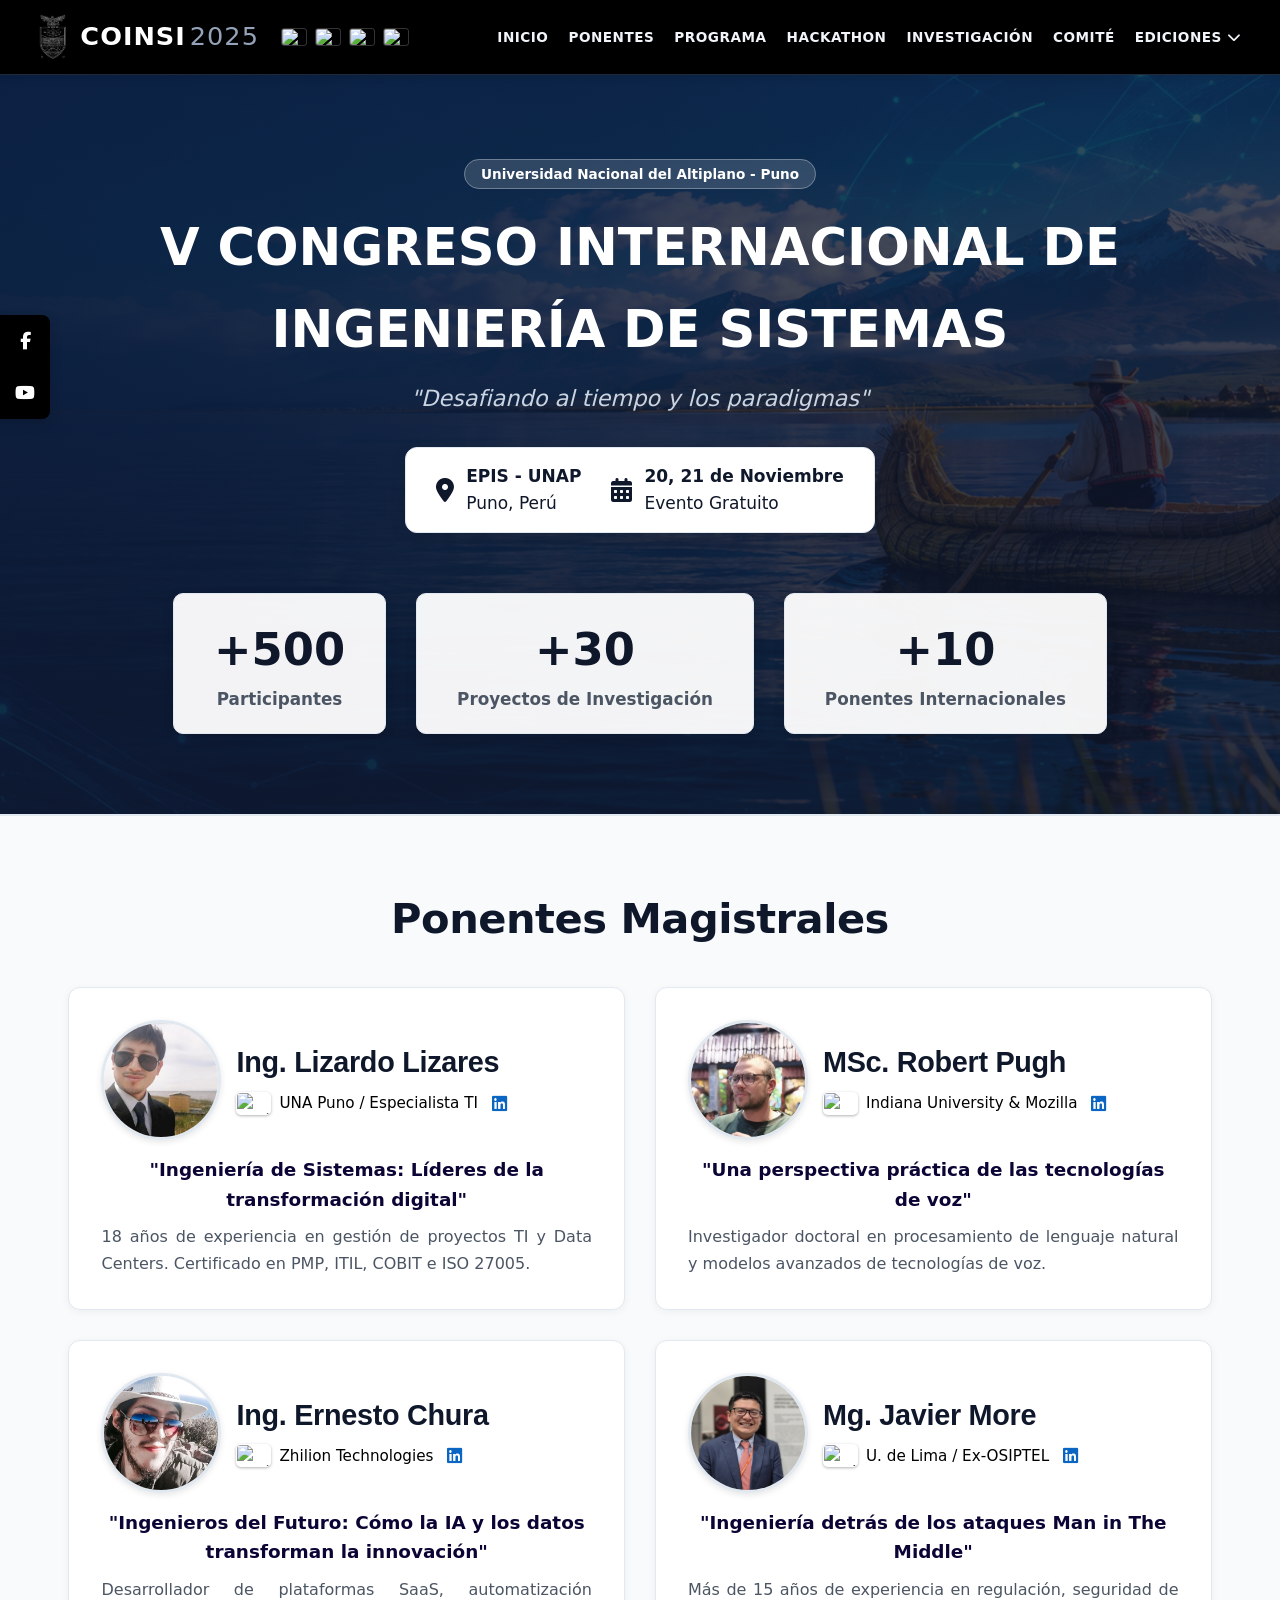
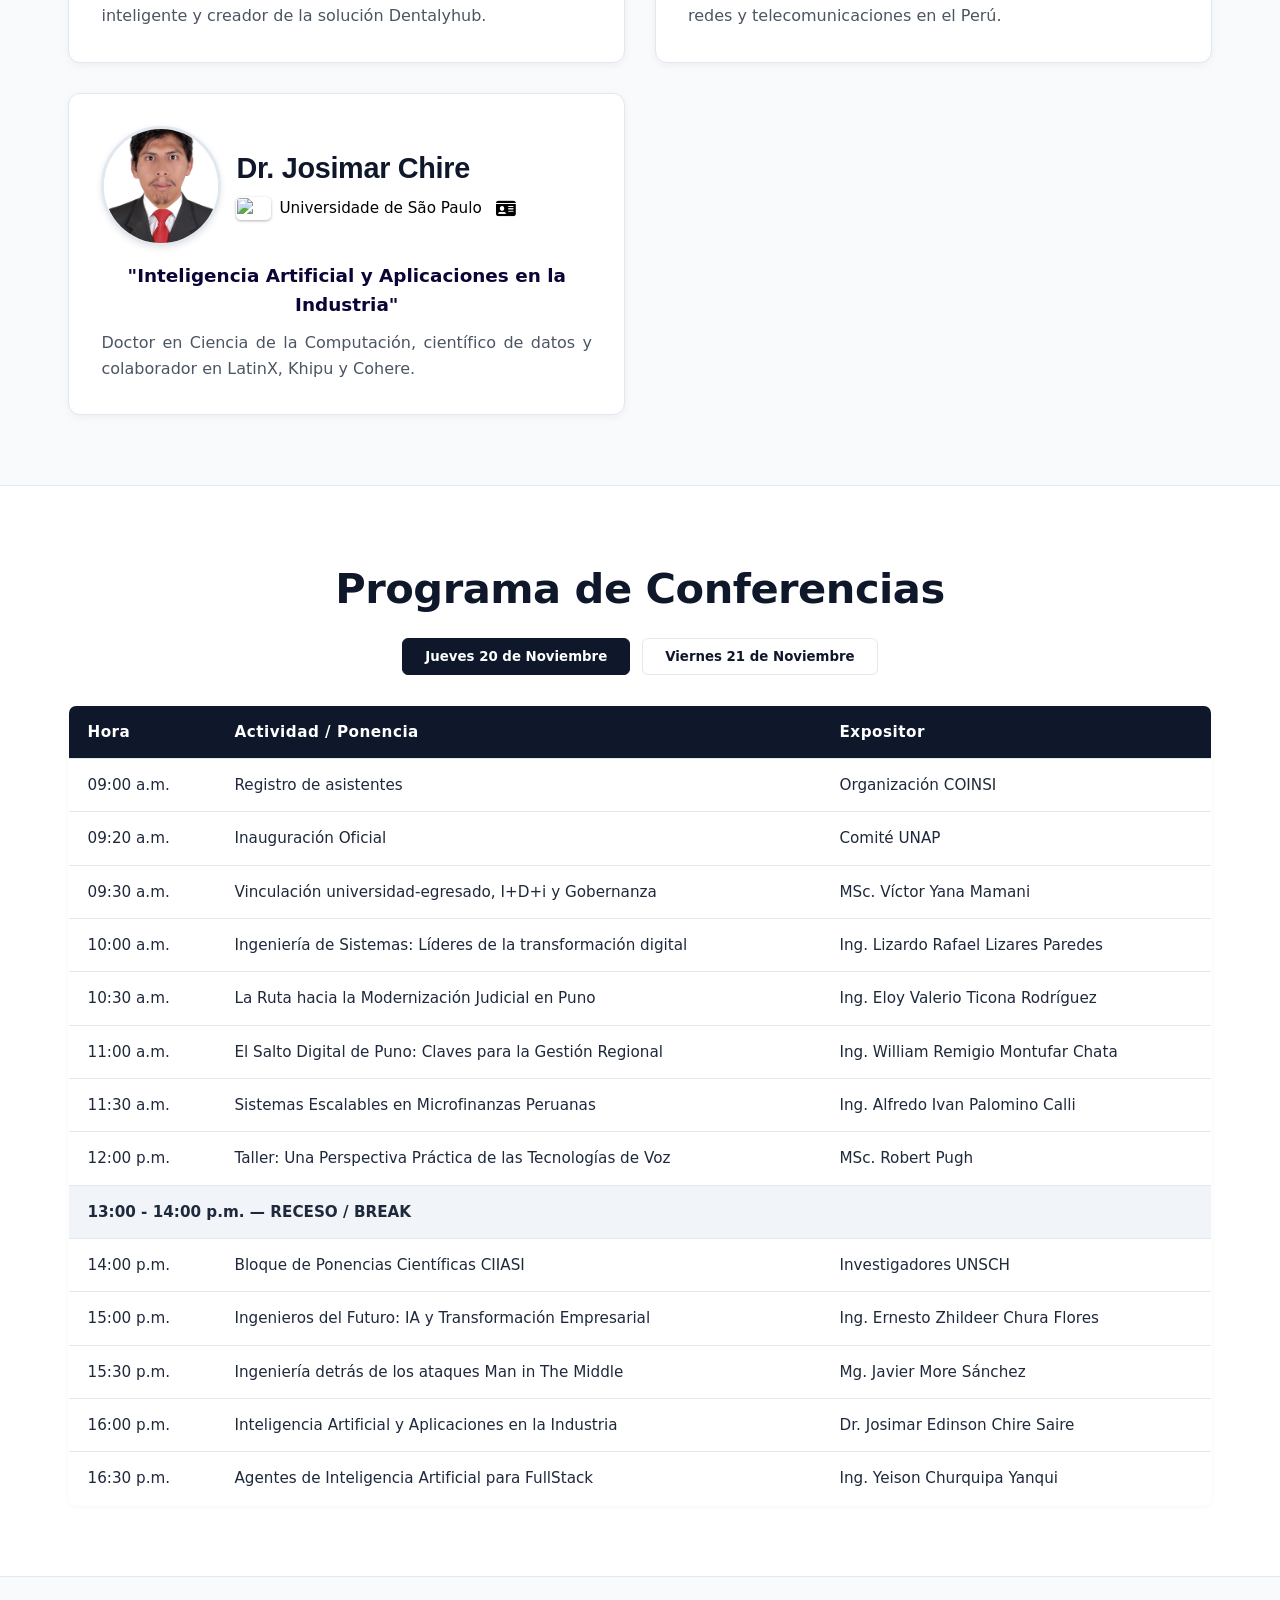
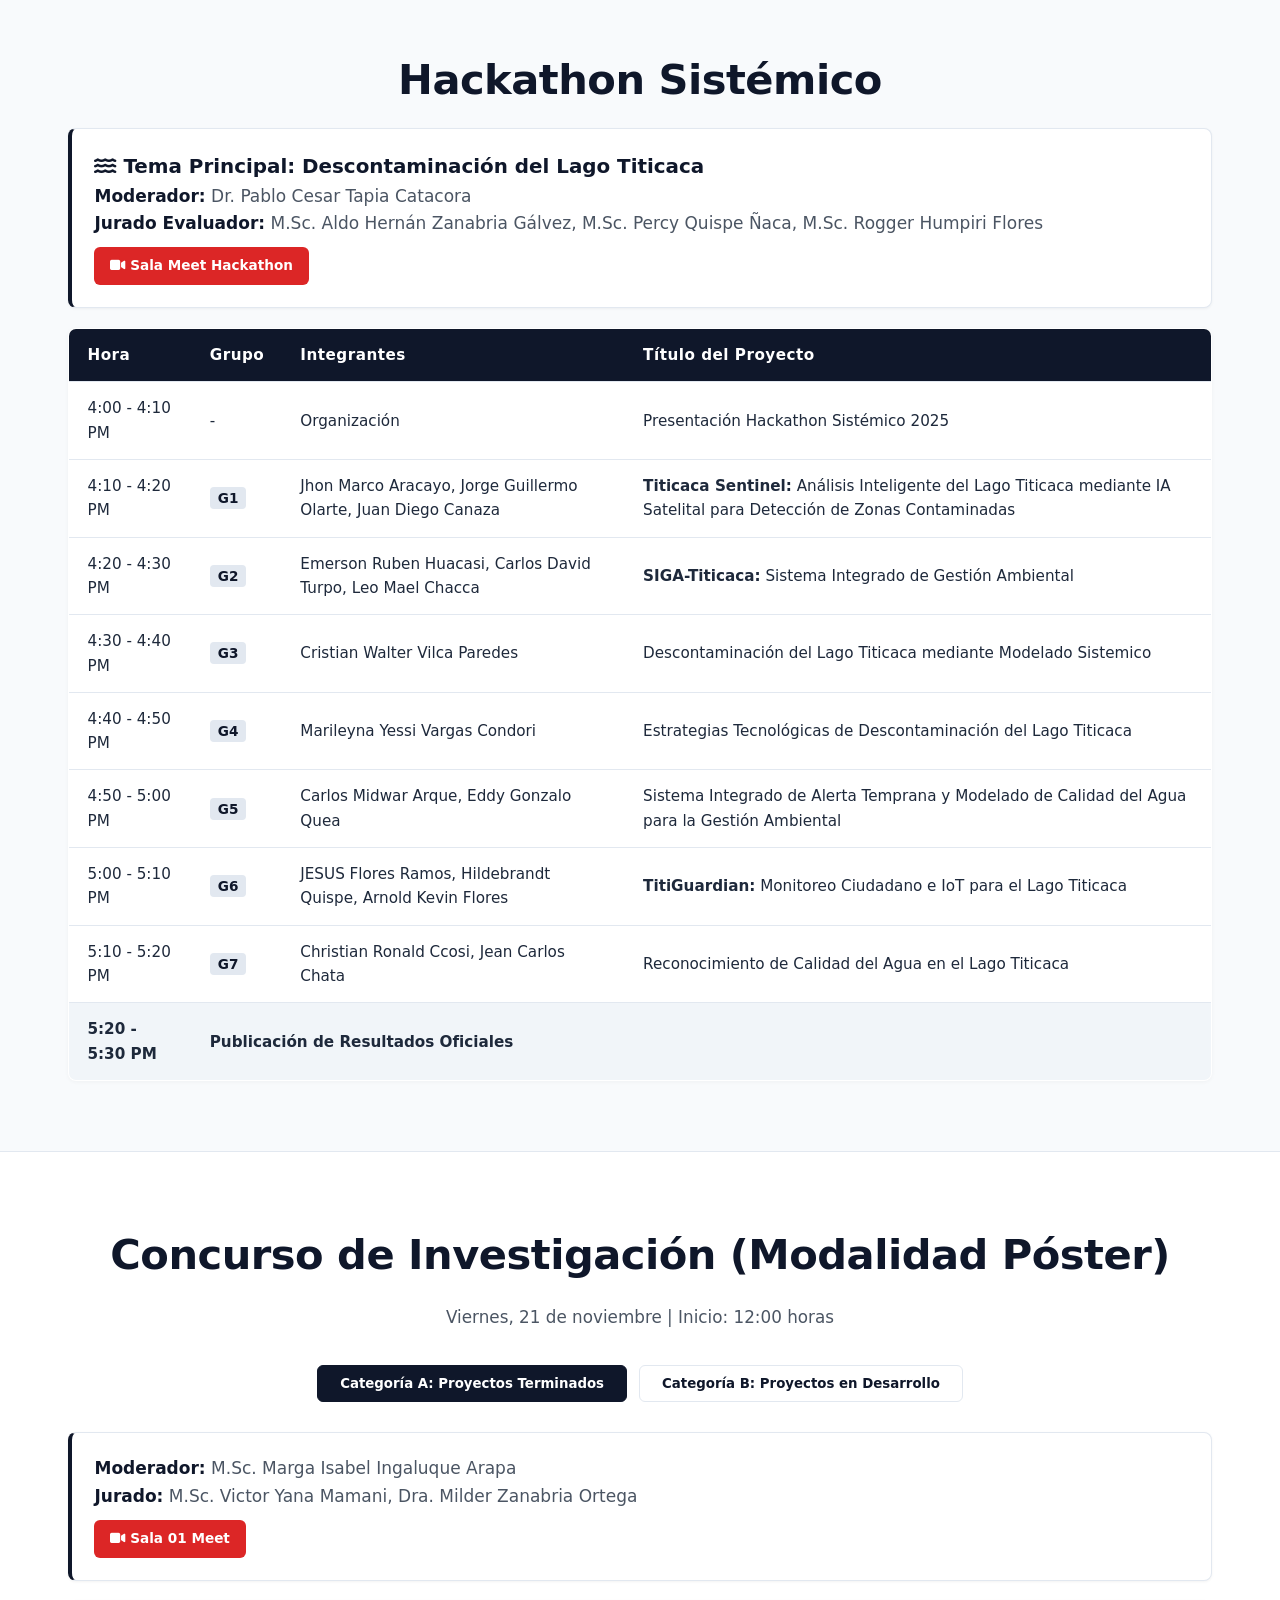
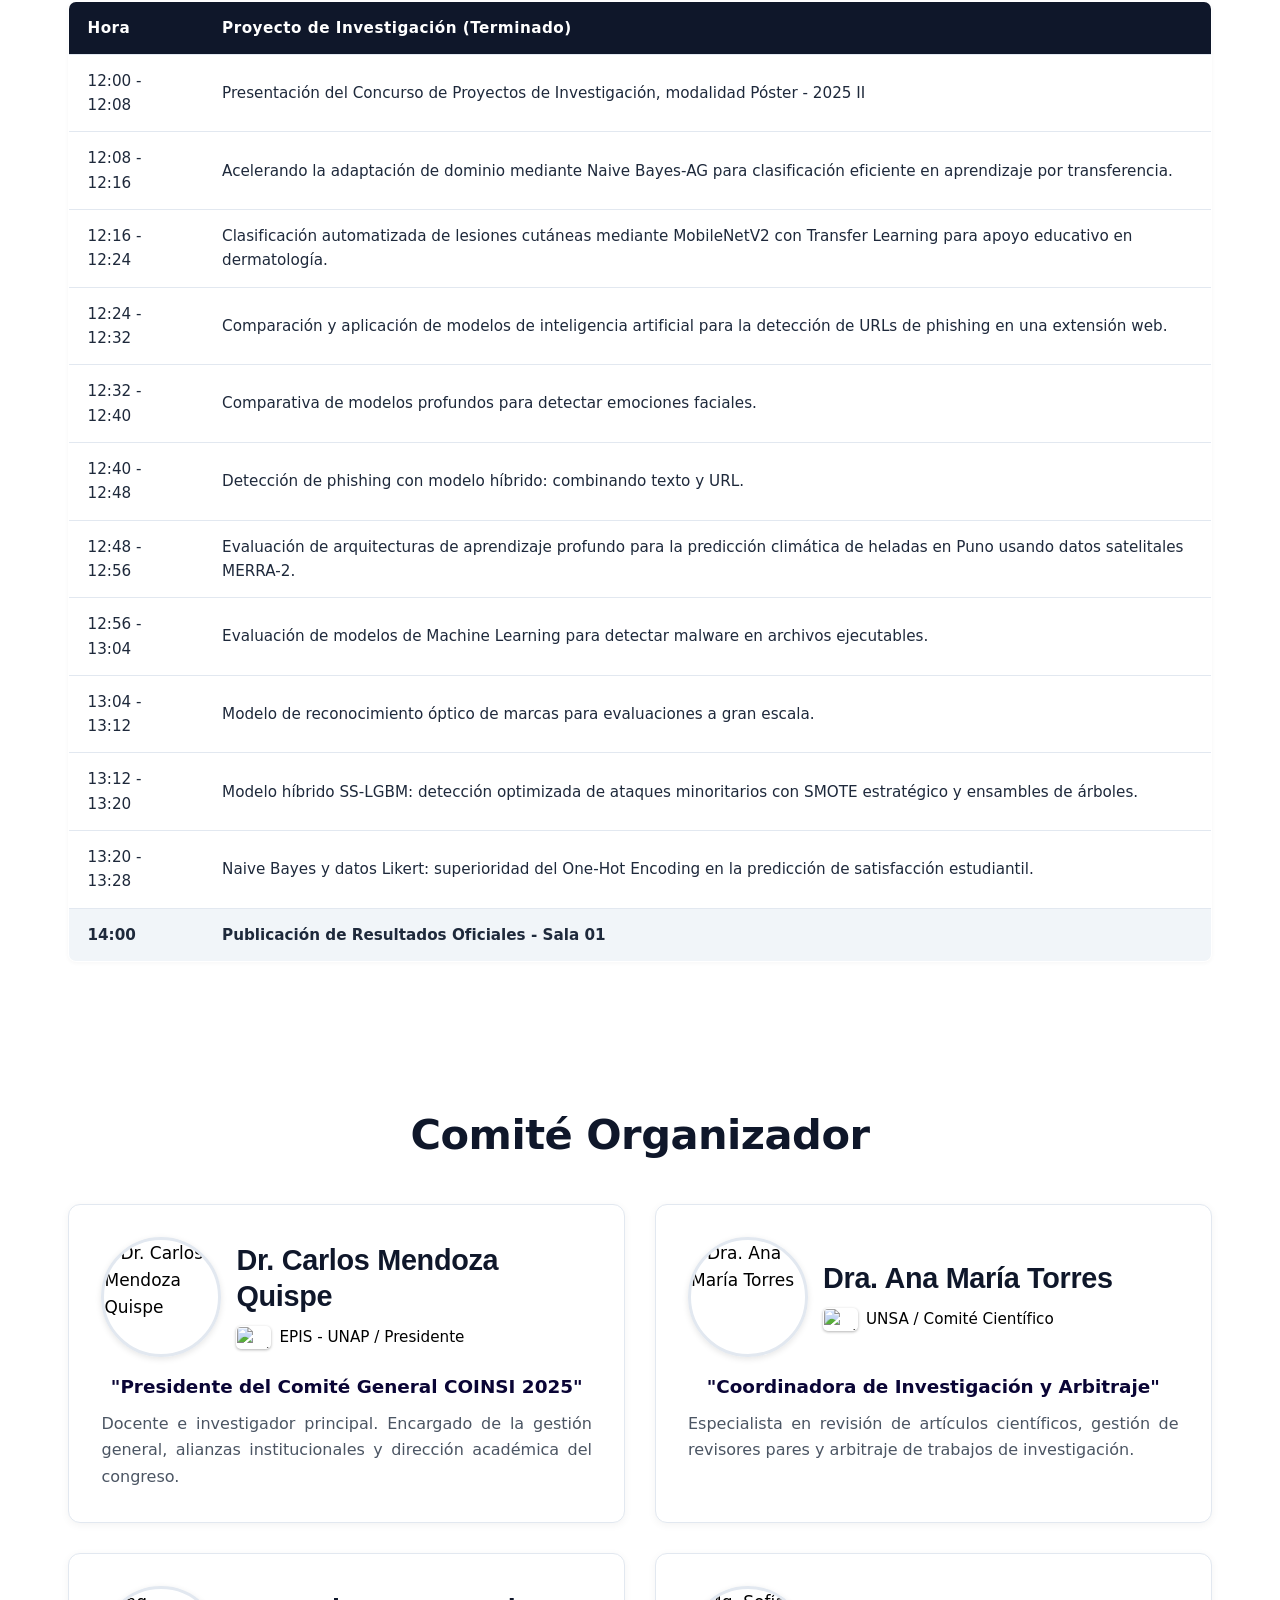
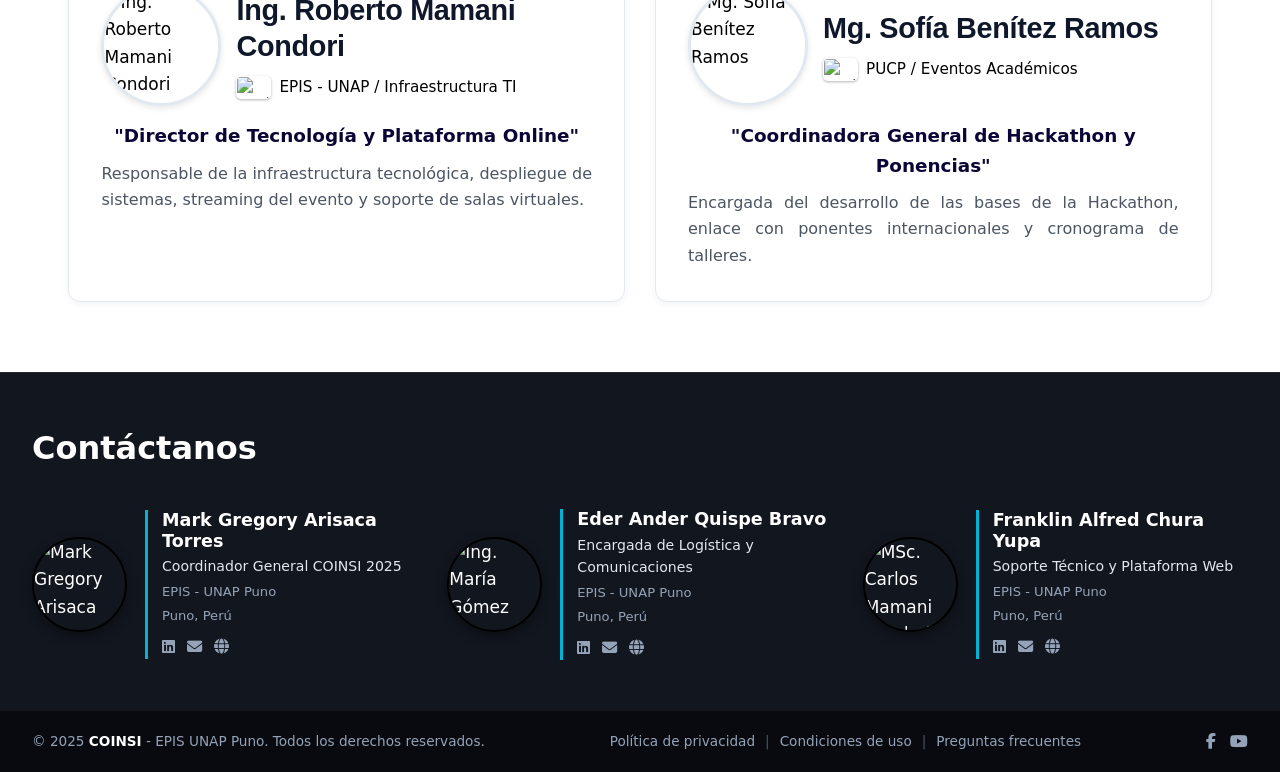
==== commit 8927aa42: "Agrega banderas, seccion comite, footer y ajustes en links" ====
--- a/COINSI 2025/index.html
+++ b/COINSI 2025/index.html
@@ -11,11 +11,8 @@
 
     <!-- Barra Lateral Flotante de Redes Sociales (Estilo SIMBig) -->
     <aside class="social-sidebar">
-        <a href="#" title="LinkedIn"><i class="fab fa-linkedin-in"></i></a>
-        <a href="#" title="Facebook"><i class="fab fa-facebook-f"></i></a>
-        <a href="#" title="X"><i class="fab fa-x-twitter"></i></a>
+        <a href="https://www.facebook.com/episuna.net?locale=es_LA" title="Facebook"><i class="fab fa-facebook-f"></i></a>
         <a href="#" title="YouTube"><i class="fab fa-youtube"></i></a>
-        <a href="#" title="Instagram"><i class="fab fa-instagram"></i></a>
     </aside>
 
     <!-- Navegación -->
@@ -36,15 +33,14 @@
             <li><a href="#programa">PROGRAMA</a></li>
             <li><a href="#hackathon">HACKATHON</a></li>
             <li><a href="#poster">INVESTIGACIÓN</a></li>
+            <li><a href="#comite">COMITÉ</a></li>
             
             <!-- Menú Desplegable de Ediciones (Estilo SIMBig) -->
             <li class="dropdown">
                 <a href="#" class="dropbtn">EDICIONES <i class="fas fa-chevron-down"></i></a>
                 <div class="dropdown-content">
                     <a href="#">COINSI 2026 (Próximo)</a>
-                    <a href="#" class="active-edition">COINSI 2025 (Edición V)</a>
-                    <a href="#">COINSI 2024 (Edición IV)</a>
-                    <a href="#">COINSI 2023 (Edición III)</a>
+                    <a href="#" class="active-edition">COINSI 2025</a>
                 </div>
             </li>
         </ul>
@@ -66,7 +62,7 @@
                     <i class="fas fa-map-marker-alt"></i>
                     <div>
                         <strong>EPIS - UNAP</strong>
-                        <p>Puno, Perú (Modalidad Online)</p>
+                        <p>Puno, Perú</p>
                     </div>
                 </div>
                 <div class="event-info">
@@ -96,7 +92,7 @@
         </div>
     </header>
 
-   <!-- Ponentes Destacados -->
+  <!-- Ponentes Destacados -->
 <section id="ponentes" class="section bg-alt">
     <div class="container">
         <h2 class="section-title">Ponentes Magistrales</h2>
@@ -107,8 +103,14 @@
                 <div class="speaker-header">
                     <img src="imagenes/lizardo_rafael.jpg" alt="Ing. Lizardo Rafael Lizares Paredes" class="speaker-avatar">
                     <div>
-                        <h3>Ing. Lizardo Rafael Lizares Paredes</h3>
-                        <span class="affiliation">UNA Puno / Especialista TI</span>
+                        <h3>Ing. Lizardo Lizares</h3>
+                        <span class="affiliation">
+                            <img src="https://flagcdn.com/w40/pe.png" alt="Perú" class="speaker-flag" title="Perú">
+                            UNA Puno / Especialista TI
+                            <a href="https://www.linkedin.com/in/lizardo-lizares-paredes-aaab54196/" target="_blank" rel="noopener noreferrer" class="speaker-social" title="Ver perfil de LinkedIn">
+                                <i class="fab fa-linkedin"></i>
+                            </a>
+                        </span>
                     </div>
                 </div>
                 <p class="speech-title">"Ingeniería de Sistemas: Líderes de la transformación digital"</p>
@@ -121,7 +123,13 @@
                     <img src="imagenes/robert_pugh.jpeg" alt="MSc. Robert Pugh" class="speaker-avatar">
                     <div>
                         <h3>MSc. Robert Pugh</h3>
-                        <span class="affiliation">Indiana University & Mozilla Data Collective (USA)</span>
+                        <span class="affiliation">
+                            <img src="https://flagcdn.com/w40/us.png" alt="EE.UU." class="speaker-flag" title="Estados Unidos">
+                            Indiana University & Mozilla
+                            <a href="https://www.linkedin.com/in/robert-pugh-ab50b45a/" target="_blank" rel="noopener noreferrer" class="speaker-social" title="Ver perfil de LinkedIn">
+                                <i class="fab fa-linkedin"></i>
+                            </a>
+                        </span>
                     </div>
                 </div>
                 <p class="speech-title">"Una perspectiva práctica de las tecnologías de voz"</p>
@@ -133,8 +141,14 @@
                 <div class="speaker-header">
                     <img src="imagenes/ernesto_zhildeer.png" alt="Ing. Ernesto Zhildeer Chura Flores" class="speaker-avatar">
                     <div>
-                        <h3>Ing. Ernesto Zhildeer Chura Flores</h3>
-                        <span class="affiliation">Fundador de Zhilion Technologies</span>
+                        <h3>Ing. Ernesto Chura</h3>
+                        <span class="affiliation">
+                            <img src="https://flagcdn.com/w40/pe.png" alt="Perú" class="speaker-flag" title="Perú">
+                            Zhilion Technologies
+                            <a href="https://www.linkedin.com/in/ernesto-zhildeer-chura-flores-2ba4991a3/" target="_blank" rel="noopener noreferrer" class="speaker-social" title="Ver perfil de LinkedIn">
+                                <i class="fab fa-linkedin"></i>
+                            </a>
+                        </span>
                     </div>
                 </div>
                 <p class="speech-title">"Ingenieros del Futuro: Cómo la IA y los datos transforman la innovación"</p>
@@ -146,8 +160,14 @@
                 <div class="speaker-header">
                     <img src="imagenes/javier_more.png" alt="Mg. Javier More Sánchez" class="speaker-avatar">
                     <div>
-                        <h3>Mg. Javier More Sánchez</h3>
-                        <span class="affiliation">Universidad de Lima / Ex-OSIPTEL</span>
+                        <h3>Mg. Javier More</h3>
+                        <span class="affiliation">
+                            <img src="https://flagcdn.com/w40/pe.png" alt="Perú" class="speaker-flag" title="Perú">
+                            U. de Lima / Ex-OSIPTEL
+                            <a href="https://www.linkedin.com/in/javier-more-sanchez/" target="_blank" rel="noopener noreferrer" class="speaker-social" title="Ver perfil de LinkedIn">
+                                <i class="fab fa-linkedin"></i>
+                            </a>
+                        </span>
                     </div>
                 </div>
                 <p class="speech-title">"Ingeniería detrás de los ataques Man in The Middle"</p>
@@ -159,8 +179,14 @@
                 <div class="speaker-header">
                     <img src="imagenes/josimar_edison.jpg" alt="Dr. Josimar Edinson Chire Saire" class="speaker-avatar">
                     <div>
-                        <h3>Dr. Josimar Edinson Chire Saire</h3>
-                        <span class="affiliation">Universidade de São Paulo (Brasil)</span>
+                        <h3>Dr. Josimar Chire</h3>
+                        <span class="affiliation">
+                            <img src="https://flagcdn.com/w40/br.png" alt="Brasil" class="speaker-flag" title="Brasil">
+                            Universidade de São Paulo
+                            <a href="https://ctivitae.concytec.gob.pe/appDirectorioCTI/VerDatosInvestigador.do?id_investigador=0032041" target="_blank" rel="noopener noreferrer" class="speaker-social academic-icon" title="Ver CTI Vitae - CONCYTEC">
+                                <i class="fas fa-id-card"></i>
+                            </a>
+                        </span>
                     </div>
                 </div>
                 <p class="speech-title">"Inteligencia Artificial y Aplicaciones en la Industria"</p>
@@ -234,7 +260,7 @@
     <!-- Hackathon Sistémico 2025 -->
     <section id="hackathon" class="section bg-alt">
         <div class="container">
-            <h2 class="section-title">Hackathon Sistémico COINSI 2025</h2>
+            <h2 class="section-title">Hackathon Sistémico</h2>
             
             <div class="info-card-panel">
                 <div class="panel-header">
@@ -384,14 +410,157 @@
 
         </div>
     </section>
-
-    <!-- Footer -->
-    <footer>
-        <div class="container">
-            <p>&copy; 2025 V COINSI — Escuela Profesional de Ingeniería de Sistemas, UNAP Puno.</p>
-            <p><small>Organizado por EPIS UNAP en colaboración con CIIASI Research.</small></p>
-        </div>
-    </footer>
+<!-- Sección Comité Organizador -->
+<section id="comite" class="section">
+    <div class="container">
+        <h2 class="section-title">Comité Organizador</h2>
+        <div class="grid-ponentes">
+
+            <!-- Miembro 1 -->
+            <div class="speaker-card">
+                <div class="speaker-header">
+                    <img src="https://ui-avatars.com/api/?name=Carlos+Mendoza&background=00b4d8&color=fff&size=128" alt="Dr. Carlos Mendoza Quispe" class="speaker-avatar">
+                    <div>
+                        <h3>Dr. Carlos Mendoza Quispe</h3>
+                        <span class="affiliation">
+                            <img src="https://flagcdn.com/w40/pe.png" alt="Perú" class="speaker-flag" title="Perú">
+                            EPIS - UNAP / Presidente
+                        </span>
+                    </div>
+                </div>
+                <p class="speech-title">"Presidente del Comité General COINSI 2025"</p>
+                <p class="bio">Docente e investigador principal. Encargado de la gestión general, alianzas institucionales y dirección académica del congreso.</p>
+            </div>
+
+            <!-- Miembro 2 -->
+            <div class="speaker-card">
+                <div class="speaker-header">
+                    <img src="https://ui-avatars.com/api/?name=Ana+Torres&background=00b4d8&color=fff&size=128" alt="Dra. Ana María Torres" class="speaker-avatar">
+                    <div>
+                        <h3>Dra. Ana María Torres</h3>
+                        <span class="affiliation">
+                            <img src="https://flagcdn.com/w40/pe.png" alt="Perú" class="speaker-flag" title="Perú">
+                            UNSA / Comité Científico
+                        </span>
+                    </div>
+                </div>
+                <p class="speech-title">"Coordinadora de Investigación y Arbitraje"</p>
+                <p class="bio">Especialista en revisión de artículos científicos, gestión de revisores pares y arbitraje de trabajos de investigación.</p>
+            </div>
+
+            <!-- Miembro 3 -->
+            <div class="speaker-card">
+                <div class="speaker-header">
+                    <img src="https://ui-avatars.com/api/?name=Roberto+Mamani&background=00b4d8&color=fff&size=128" alt="Ing. Roberto Mamani Condori" class="speaker-avatar">
+                    <div>
+                        <h3>Ing. Roberto Mamani Condori</h3>
+                        <span class="affiliation">
+                            <img src="https://flagcdn.com/w40/pe.png" alt="Perú" class="speaker-flag" title="Perú">
+                            EPIS - UNAP / Infraestructura TI
+                        </span>
+                    </div>
+                </div>
+                <p class="speech-title">"Director de Tecnología y Plataforma Online"</p>
+                <p class="bio">Responsable de la infraestructura tecnológica, despliegue de sistemas, streaming del evento y soporte de salas virtuales.</p>
+            </div>
+
+            <!-- Miembro 4 -->
+            <div class="speaker-card">
+                <div class="speaker-header">
+                    <img src="https://ui-avatars.com/api/?name=Sofia+Benitez&background=00b4d8&color=fff&size=128" alt="Mg. Sofía Benítez Ramos" class="speaker-avatar">
+                    <div>
+                        <h3>Mg. Sofía Benítez Ramos</h3>
+                        <span class="affiliation">
+                            <img src="https://flagcdn.com/w40/pe.png" alt="Perú" class="speaker-flag" title="Perú">
+                            PUCP / Eventos Académicos
+                        </span>
+                    </div>
+                </div>
+                <p class="speech-title">"Coordinadora General de Hackathon y Ponencias"</p>
+                <p class="bio">Encargada del desarrollo de las bases de la Hackathon, enlace con ponentes internacionales y cronograma de talleres.</p>
+            </div>
+
+        </div>
+    </div>
+</section>
+    <!-- Footer Principal / Contáctanos -->
+<footer class="site-footer">
+    <!-- Sección Superior: Contáctanos (3 Personas) -->
+    <div class="container footer-contact-section">
+        <h2 class="footer-title">Contáctanos</h2>
+        <div class="footer-contacts-grid">
+            
+            <!-- Contacto 1 -->
+            <div class="contact-card">
+                <img src="https://ui-avatars.com/api/?name=Juan+Perez&background=00b4d8&color=fff&size=128" alt="Mark Gregory Arisaca Torres" class="contact-avatar">
+                <div class="contact-info">
+                    <h3>Mark Gregory Arisaca Torres</h3>
+                    <p class="contact-role">Coordinador General COINSI 2025</p>
+                    <p class="contact-org">EPIS - UNAP Puno</p>
+                    <p class="contact-location">Puno, Perú</p>
+                    <div class="contact-socials">
+                        <a href="https://www.linkedin.com/in/mark-arisaca-67071b29b/" title="LinkedIn"><i class="fab fa-linkedin"></i></a>
+                        <a href="mailto:coordinacion@unap.edu.pe" title="Correo"><i class="fas fa-envelope"></i></a>
+                        <a href="#" title="Sitio Web"><i class="fas fa-globe"></i></a>
+                    </div>
+                </div>
+            </div>
+
+            <!-- Contacto 2 -->
+            <div class="contact-card">
+                <img src="https://ui-avatars.com/api/?name=Maria+Gomez&background=00b4d8&color=fff&size=128" alt="Ing. María Gómez Flores" class="contact-avatar">
+                <div class="contact-info">
+                    <h3>Eder Ander Quispe Bravo</h3>
+                    <p class="contact-role">Encargada de Logística y Comunicaciones</p>
+                    <p class="contact-org">EPIS - UNAP Puno</p>
+                    <p class="contact-location">Puno, Perú</p>
+                    <div class="contact-socials">
+                        <a href="https://www.linkedin.com/in/eder-ander-bravo-531377271/" title="LinkedIn"><i class="fab fa-linkedin"></i></a>
+                        <a href="mailto:comunicaciones@unap.edu.pe" title="Correo"><i class="fas fa-envelope"></i></a>
+                        <a href="#" title="Sitio Web"><i class="fas fa-globe"></i></a>
+                    </div>
+                </div>
+            </div>
+
+            <!-- Contacto 3 -->
+            <div class="contact-card">
+                <img src="https://ui-avatars.com/api/?name=Carlos+Mamani&background=00b4d8&color=fff&size=128" alt="MSc. Carlos Mamani Condori" class="contact-avatar">
+                <div class="contact-info">
+                    <h3>Franklin Alfred Chura Yupa</h3>
+                    <p class="contact-role">Soporte Técnico y Plataforma Web</p>
+                    <p class="contact-org">EPIS - UNAP Puno</p>
+                    <p class="contact-location">Puno, Perú</p>
+                    <div class="contact-socials">
+                        <a href="#" title="LinkedIn"><i class="fab fa-linkedin"></i></a>
+                        <a href="mailto:soporte@unap.edu.pe" title="Correo"><i class="fas fa-envelope"></i></a>
+                        <a href="#" title="Sitio Web"><i class="fas fa-globe"></i></a>
+                    </div>
+                </div>
+            </div>
+
+        </div>
+    </div>
+
+    <!-- Barra Inferior: Derechos, Legales y Redes Social -->
+    <div class="footer-bottom">
+        <div class="container footer-bottom-content">
+            <p class="copyright">&copy; 2025 <strong>COINSI</strong> - EPIS UNAP Puno. Todos los derechos reservados.</p>
+            
+            <div class="footer-links">
+                <a href="#">Política de privacidad</a>
+                <span class="sep">|</span>
+                <a href="#">Condiciones de uso</a>
+                <span class="sep">|</span>
+                <a href="#">Preguntas frecuentes</a>
+            </div>
+
+            <div class="footer-social-icons">
+                <a href="https://www.facebook.com/episuna.net?locale=es_LA" title="Facebook"><i class="fab fa-facebook-f"></i></a>
+                <a href="#" title="YouTube"><i class="fab fa-youtube"></i></a>
+            </div>
+        </div>
+    </div>
+</footer>
 
     <script src="script.js"></script>
 </body>
--- a/COINSI 2025/style.css
+++ b/COINSI 2025/style.css
@@ -333,7 +333,7 @@
 
 .speaker-card:hover {
     transform: translateY(-4px);
-    box-shadow: 0 8px 24px rgba(0, 0, 0, 0.09);
+    box-shadow: 0 10px 30px rgba(0, 0, 0, 0.09);
     border-color: #cbd5e1;
 }
 
@@ -346,8 +346,8 @@
 
 /* Foto circular del Ponente */
 .speaker-avatar {
-    width: 85px;
-    height: 85px;
+    width: 120px;
+    height: 120px;
     border-radius: 50%;
     object-fit: cover;
     border: 3px solid #e2e8f0;
@@ -356,30 +356,68 @@
 }
 
 .speaker-header h3 {
-    font-size: 1.35rem;
-    color: #0f172a;
-    line-height: 1.3;
+    font-family: 'Plus Jakarta Sans', 'Inter', 'Segoe UI', sans-serif;
+    font-size: 1.8rem;
+    font-weight: 800;
+    color: #0f172a;
+    line-height: 1.25;
+    letter-spacing: -0.3px;
+    margin: 0 0 4px 0;
+    transition: color 0.3s ease;
 }
 
 .affiliation {
+    display: flex;
+    align-items: center;
+    gap: 8px;
     font-size: 0.95rem;
-    color: #64748b;
-    display: block;
-    margin-top: 3px;
-    font-weight: 600;
+    color: var(--accent-cyan);
+    margin-top: 10px;
+    
+}
+
+.speaker-flag {
+    width: 35px;
+    height: 23px;
+    object-fit: cover;
+    border-radius: 5px;
+    box-shadow: 0 1px 3px rgba(0, 0, 0, 0.3);
+    border: 1px solid rgba(255, 255, 255, 0.2);
+    flex-shrink: 0;
 }
 
 .speech-title {
     font-weight: 700;
-    color: #0f172a;
+    color: #0a0535;
     font-size: 1.15rem;
     margin: 15px 0 10px;
+    text-align: center;
 }
 
 .bio {
     font-size: 1rem;
     color: var(--text-gray);
     line-height: 1.65;
+    text-align: justify;
+}
+
+.speaker-social {
+    color: #0a66c2; /* Color corporativo de LinkedIn */
+    font-size: 1.1rem;
+    margin-left: 6px;
+    display: inline-flex;
+    align-items: center;
+    text-decoration: none;
+    transition: transform 0.2s ease, color 0.2s ease;
+}
+
+.speaker-social.academic-icon {
+    color: var(--accent-cyan, #00b4d8); /* Color cian para perfiles académicos como CTI Vitae */
+}
+
+.speaker-social:hover {
+    color: #00e5ff;
+    transform: scale(1.25);
 }
 
 /* Tablas y Pestañas */
@@ -493,17 +531,162 @@
 }
 
 /* Footer Tradicional */
-footer {
-    background: #000000;
-    text-align: center;
-    padding: 36px 20px;
-    border-top: 1px solid #000000;
+.site-footer {
+    background-color: #12161f;
+    color: #ffffff;
+    padding-top: 50px;
+    border-top: 1px solid rgba(255, 255, 255, 0.08);
+}
+
+.footer-title {
+    font-size: 2rem;
+    margin-bottom: 35px;
+    color: #ffffff;
+    text-align: left;
+    font-weight: 700;
+}
+
+.footer-contacts-grid {
+    display: grid;
+    grid-template-columns: repeat(auto-fit, minmax(300px, 1fr));
+    gap: 30px;
+    margin-bottom: 50px;
+}
+
+.contact-card {
+    display: flex;
+    align-items: center;
+    gap: 18px;
+}
+
+.contact-avatar {
+    width: 95px;
+    height: 95px;
+    border-radius: 50%;
+    object-fit: cover;
+    border: 2px solid var(--accent-cyan, #00b4d8);
+    box-shadow: 0 4px 12px rgba(0, 0, 0, 0.4);
+    flex-shrink: 0;
+}
+
+.contact-info {
+    border-left: 3px solid #00b4d8;
+    padding-left: 14px;
+    display: flex;
+    flex-direction: column;
+    gap: 3px;
+}
+
+.contact-info h3 {
+    font-size: 1.1rem;
+    color: #ffffff;
+    margin: 0;
+    font-weight: 700;
+    line-height: 1.2;
+}
+
+.contact-role {
+    font-size: 0.88rem;
+    color: #e2e8f0;
+    margin: 0;
+}
+
+.contact-org, .contact-location {
+    font-size: 0.82rem;
     color: #94a3b8;
-    font-size: 0.9rem;
-}
-
-footer p {
-    color: #cbd5e1;
+    margin: 0;
+}
+
+.contact-socials {
+    display: flex;
+    gap: 12px;
+    margin-top: 6px;
+}
+
+.contact-socials a {
+    color: #94a3b8;
+    font-size: 0.95rem;
+    transition: color 0.3s ease;
+}
+
+.contact-socials a:hover {
+    color: var(--accent-cyan, #00b4d8);
+}
+
+/* Barra Inferior del Footer */
+.footer-bottom {
+    background-color: #080a0f;
+    padding: 18px 0;
+    border-top: 1px solid rgba(255, 255, 255, 0.05);
+    font-size: 0.85rem;
+}
+
+.footer-bottom-content {
+    display: flex;
+    flex-wrap: wrap;
+    align-items: center;
+    justify-content: space-between;
+    gap: 15px;
+}
+
+.copyright {
+    color: #94a3b8;
+    margin: 0;
+}
+
+.copyright strong {
+    color: #ffffff;
+}
+
+.footer-links {
+    display: flex;
+    align-items: center;
+    gap: 10px;
+}
+
+.footer-links a {
+    color: #94a3b8;
+    text-decoration: none;
+    transition: color 0.3s ease;
+}
+
+.footer-links a:hover {
+    color: #ffffff;
+}
+
+.footer-links .sep {
+    color: #475569;
+}
+
+.footer-social-icons {
+    display: flex;
+    gap: 14px;
+}
+
+.footer-social-icons a {
+    color: #94a3b8;
+    font-size: 1rem;
+    transition: color 0.3s ease, transform 0.2s ease;
+}
+
+.footer-social-icons a:hover {
+    color: var(--accent-cyan, #00b4d8);
+    transform: translateY(-2px);
+}
+
+/* Adaptabilidad a Celulares */
+@media (max-width: 768px) {
+    .footer-bottom-content {
+        flex-direction: column;
+        text-align: center;
+        gap: 12px;
+    }
+    .footer-title {
+        text-align: center;
+    }
+    .contact-card {
+        justify-content: flex-start;
+    }
 }
 
 /* Responsive */
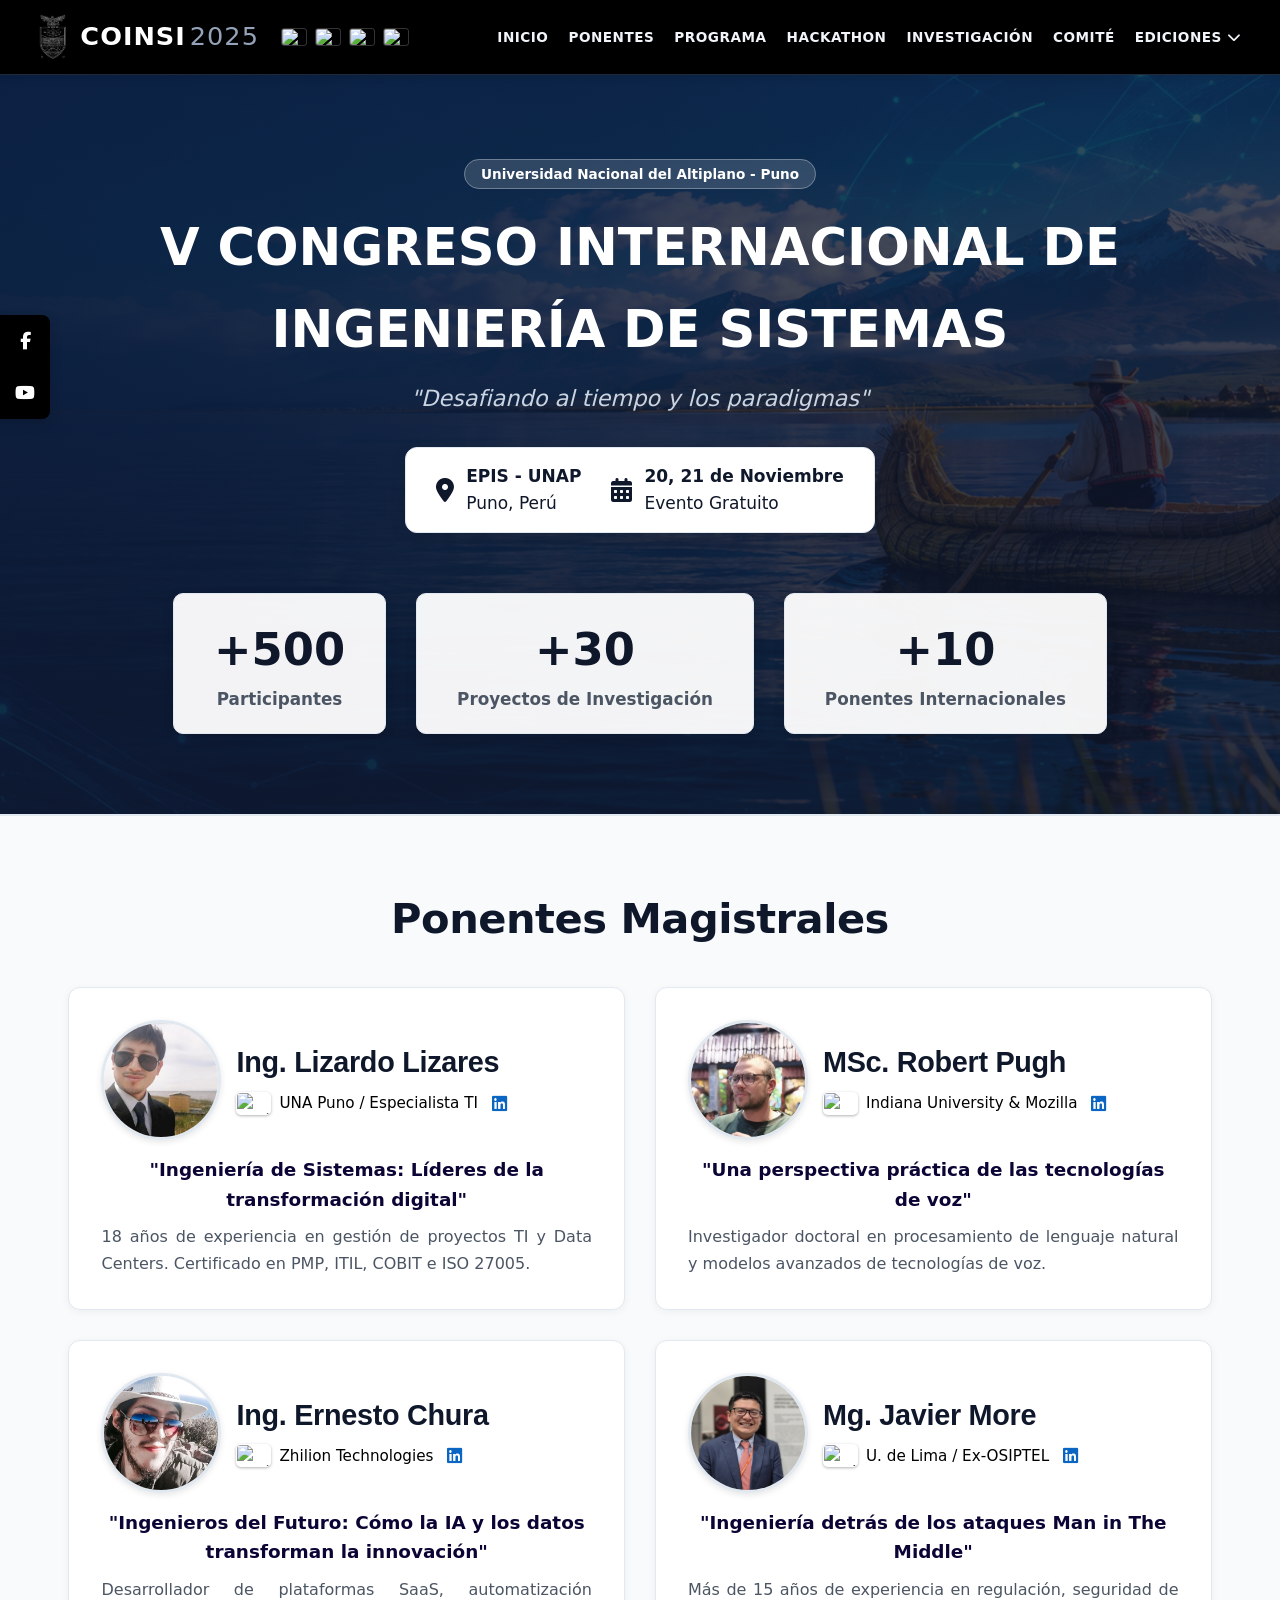
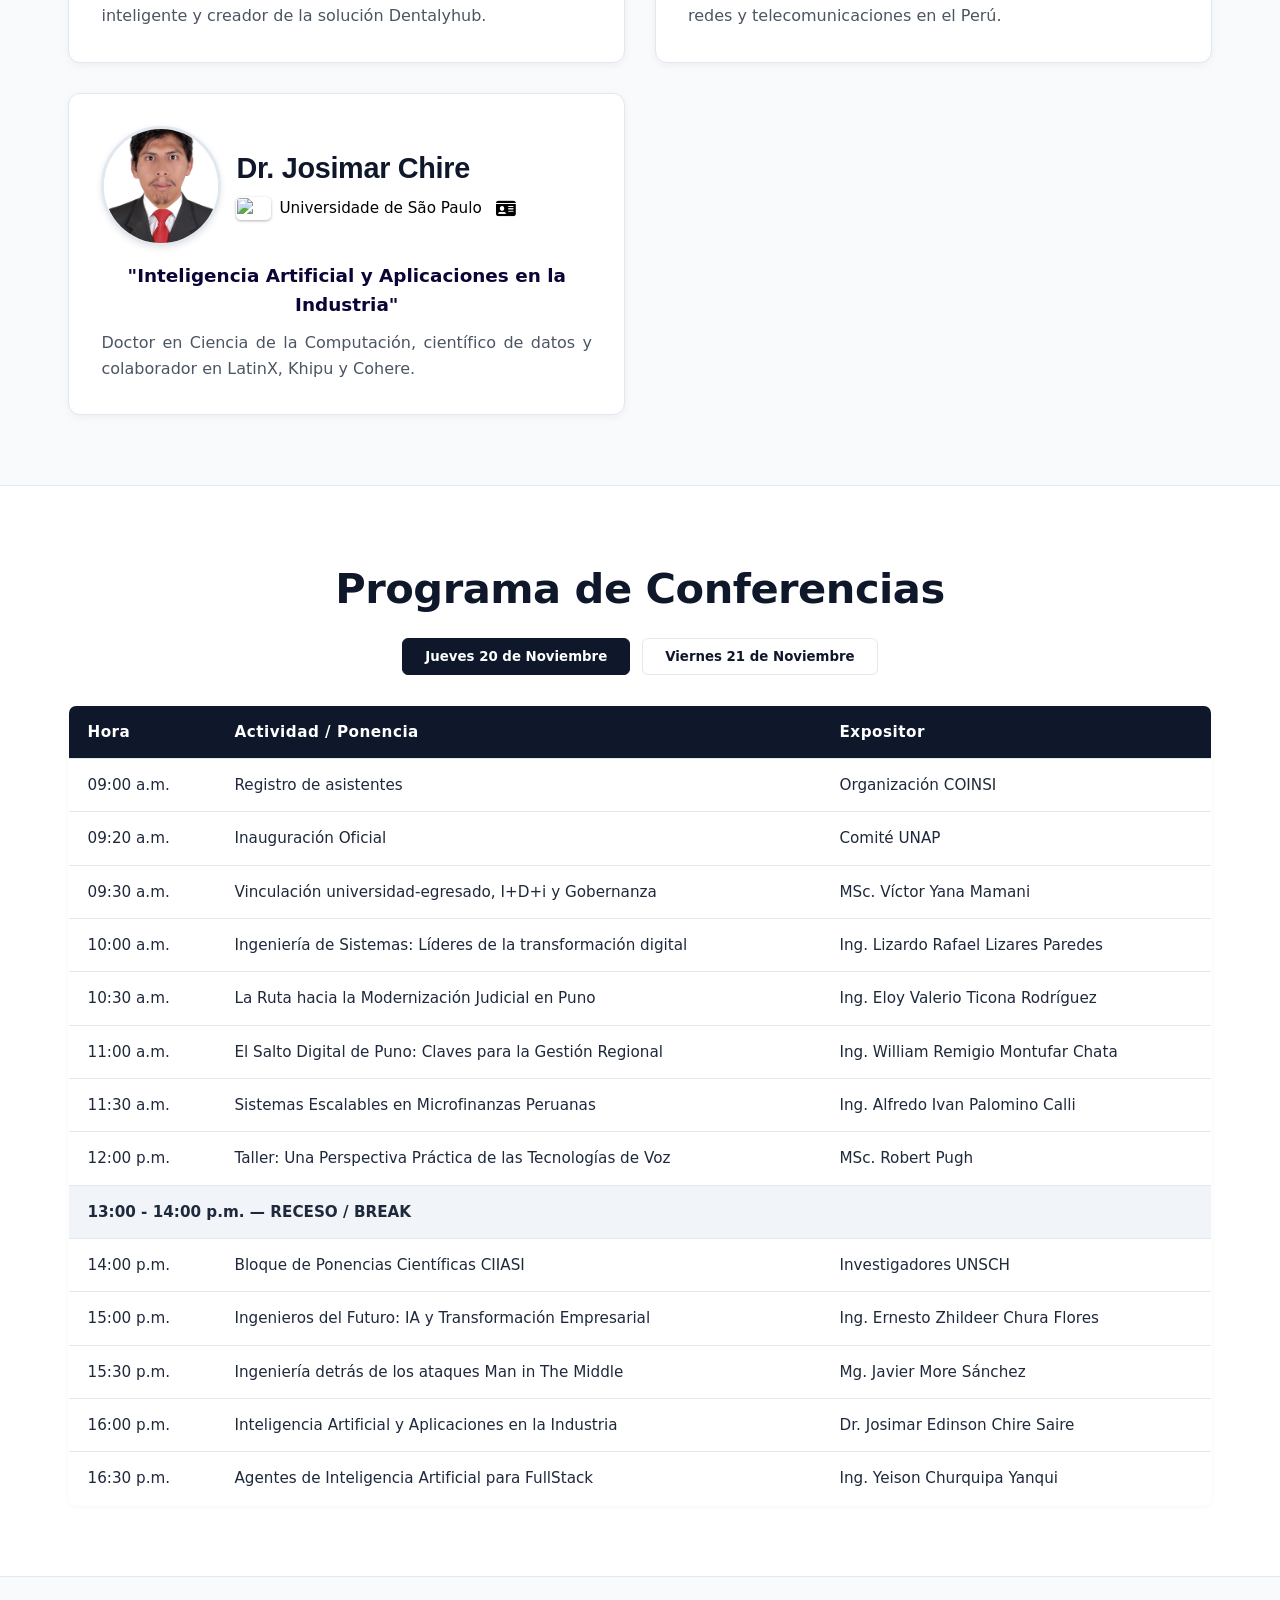
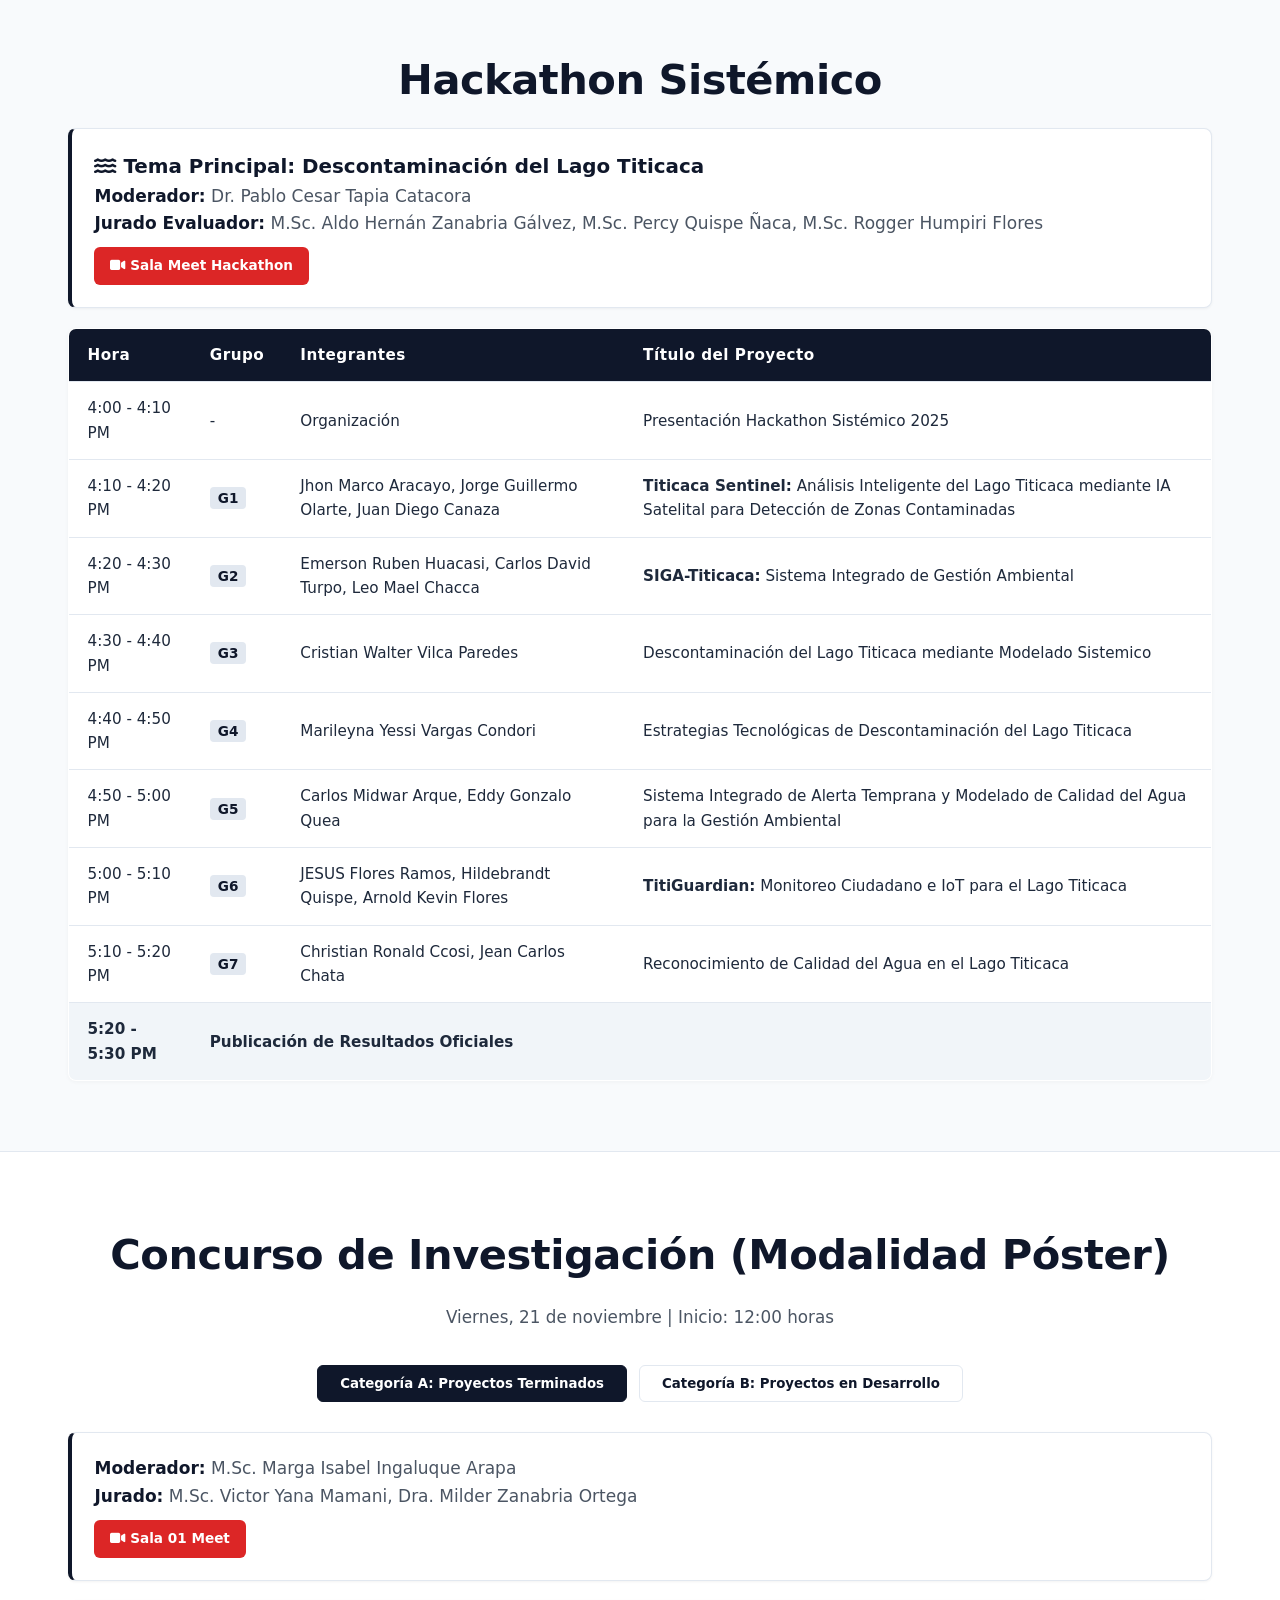
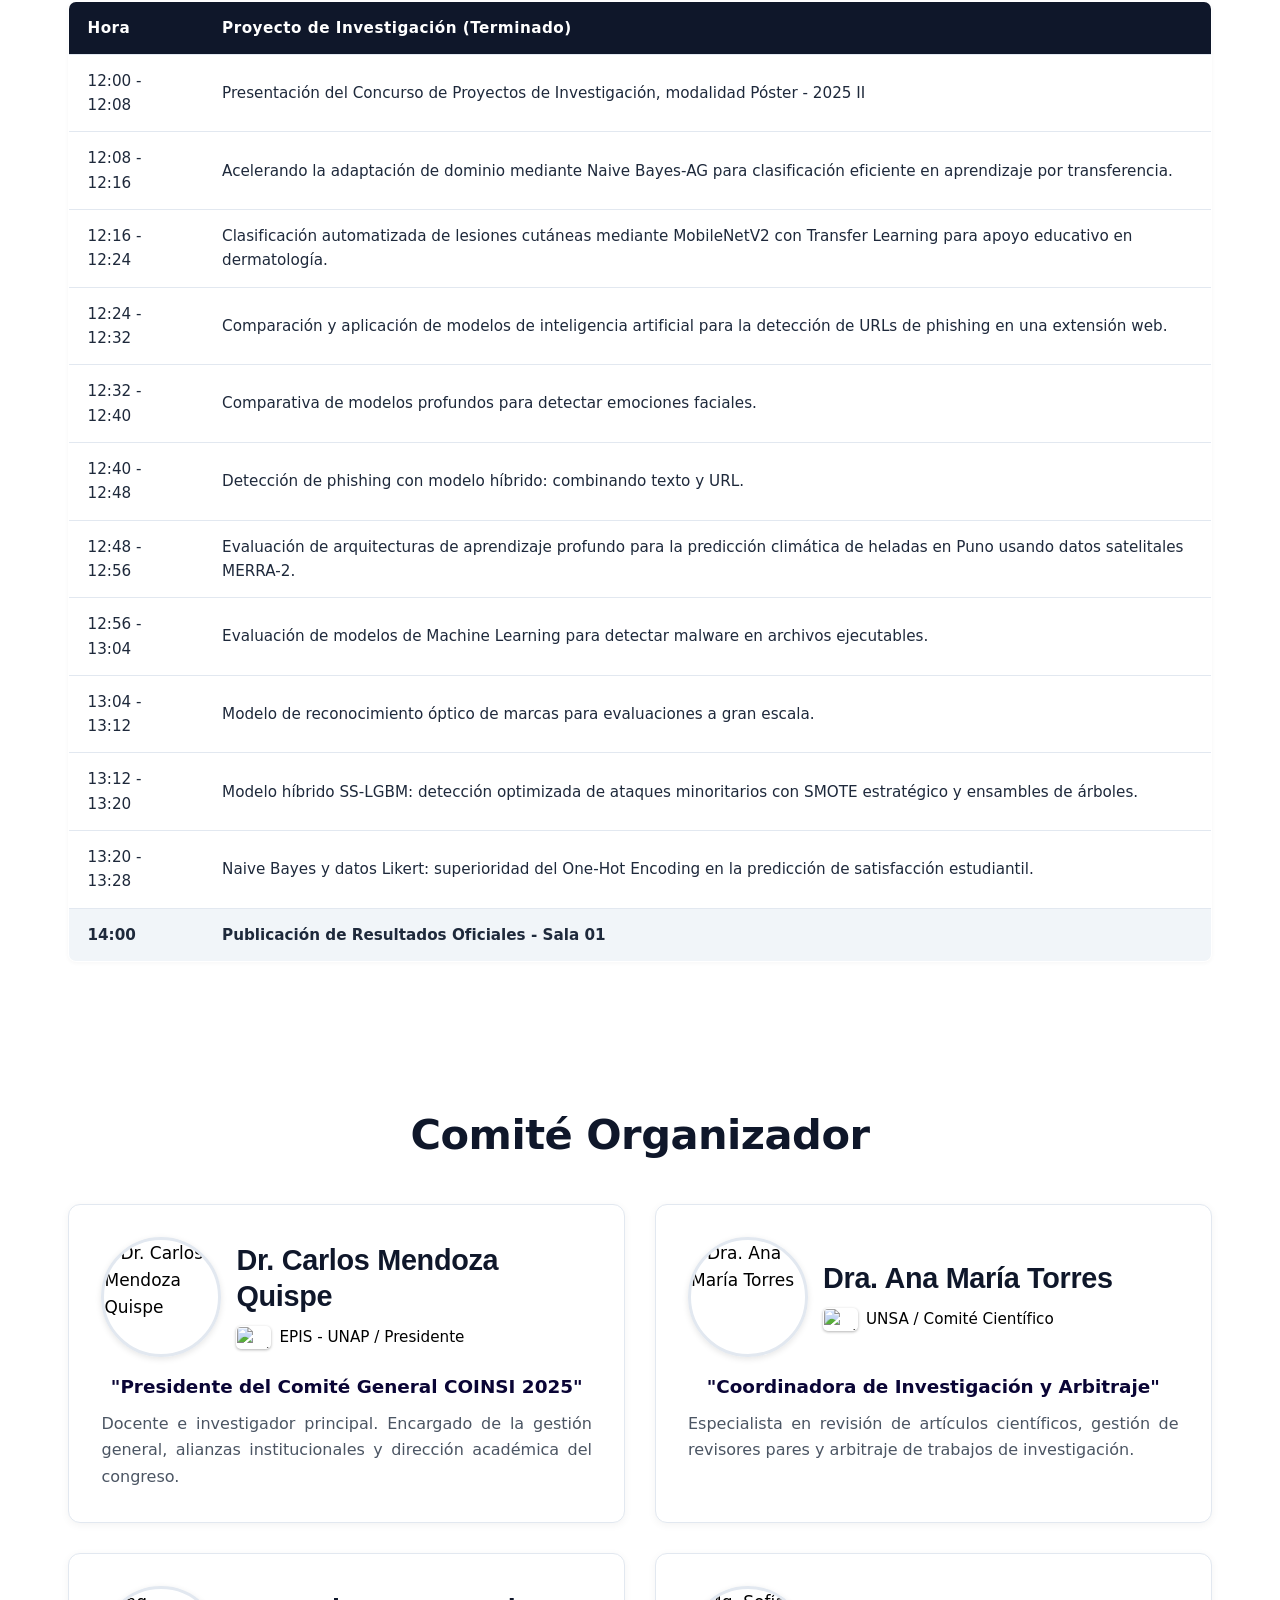
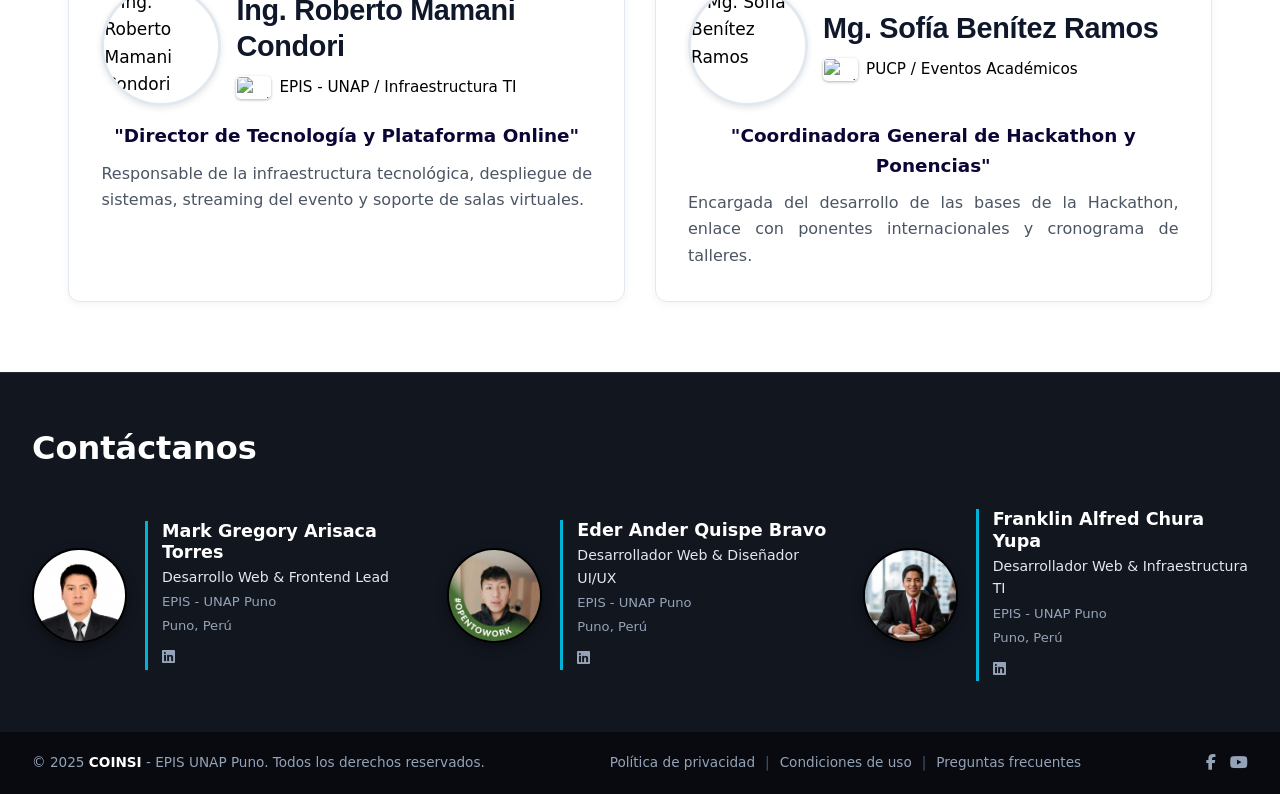
==== commit 06c8d459: "Agrega fotos, privacidad, terminos y faq en footer" ====
--- a/COINSI 2025/index.html
+++ b/COINSI 2025/index.html
@@ -492,48 +492,42 @@
             
             <!-- Contacto 1 -->
             <div class="contact-card">
-                <img src="https://ui-avatars.com/api/?name=Juan+Perez&background=00b4d8&color=fff&size=128" alt="Mark Gregory Arisaca Torres" class="contact-avatar">
+                <img src="imagenes/markarisaca.jpg" alt="Mark Gregory Arisaca Torres" class="contact-avatar">
                 <div class="contact-info">
                     <h3>Mark Gregory Arisaca Torres</h3>
-                    <p class="contact-role">Coordinador General COINSI 2025</p>
+                    <p class="contact-role">Desarrollo Web & Frontend Lead</p>
                     <p class="contact-org">EPIS - UNAP Puno</p>
                     <p class="contact-location">Puno, Perú</p>
                     <div class="contact-socials">
                         <a href="https://www.linkedin.com/in/mark-arisaca-67071b29b/" title="LinkedIn"><i class="fab fa-linkedin"></i></a>
-                        <a href="mailto:coordinacion@unap.edu.pe" title="Correo"><i class="fas fa-envelope"></i></a>
-                        <a href="#" title="Sitio Web"><i class="fas fa-globe"></i></a>
                     </div>
                 </div>
             </div>
 
             <!-- Contacto 2 -->
             <div class="contact-card">
-                <img src="https://ui-avatars.com/api/?name=Maria+Gomez&background=00b4d8&color=fff&size=128" alt="Ing. María Gómez Flores" class="contact-avatar">
+                <img src="imagenes/ederander.jpg" alt="Ing. María Gómez Flores" class="contact-avatar">
                 <div class="contact-info">
                     <h3>Eder Ander Quispe Bravo</h3>
-                    <p class="contact-role">Encargada de Logística y Comunicaciones</p>
+                    <p class="contact-role">Desarrollador Web & Diseñador UI/UX</p>
                     <p class="contact-org">EPIS - UNAP Puno</p>
                     <p class="contact-location">Puno, Perú</p>
                     <div class="contact-socials">
                         <a href="https://www.linkedin.com/in/eder-ander-bravo-531377271/" title="LinkedIn"><i class="fab fa-linkedin"></i></a>
-                        <a href="mailto:comunicaciones@unap.edu.pe" title="Correo"><i class="fas fa-envelope"></i></a>
-                        <a href="#" title="Sitio Web"><i class="fas fa-globe"></i></a>
                     </div>
                 </div>
             </div>
 
             <!-- Contacto 3 -->
             <div class="contact-card">
-                <img src="https://ui-avatars.com/api/?name=Carlos+Mamani&background=00b4d8&color=fff&size=128" alt="MSc. Carlos Mamani Condori" class="contact-avatar">
+                <img src="imagenes/franklinchura.jpg" alt="MSc. Carlos Mamani Condori" class="contact-avatar">
                 <div class="contact-info">
                     <h3>Franklin Alfred Chura Yupa</h3>
-                    <p class="contact-role">Soporte Técnico y Plataforma Web</p>
+                    <p class="contact-role">Desarrollador Web & Infraestructura TI</p>
                     <p class="contact-org">EPIS - UNAP Puno</p>
                     <p class="contact-location">Puno, Perú</p>
                     <div class="contact-socials">
-                        <a href="#" title="LinkedIn"><i class="fab fa-linkedin"></i></a>
-                        <a href="mailto:soporte@unap.edu.pe" title="Correo"><i class="fas fa-envelope"></i></a>
-                        <a href="#" title="Sitio Web"><i class="fas fa-globe"></i></a>
+                        <a href="https://www.linkedin.com/in/franklin-chura-b81885344/" title="LinkedIn"><i class="fab fa-linkedin"></i></a>
                     </div>
                 </div>
             </div>
@@ -547,13 +541,12 @@
             <p class="copyright">&copy; 2025 <strong>COINSI</strong> - EPIS UNAP Puno. Todos los derechos reservados.</p>
             
             <div class="footer-links">
-                <a href="#">Política de privacidad</a>
-                <span class="sep">|</span>
-                <a href="#">Condiciones de uso</a>
-                <span class="sep">|</span>
-                <a href="#">Preguntas frecuentes</a>
-            </div>
-
+            <a href="privacidad.html" target="_blank" rel="noopener noreferrer">Política de privacidad</a>
+            <span class="sep">|</span>
+            <a href="terminos.html" target="_blank" rel="noopener noreferrer">Condiciones de uso</a>
+            <span class="sep">|</span>
+            <a href="faq.html" target="_blank" rel="noopener noreferrer">Preguntas frecuentes</a>
+            </div>
             <div class="footer-social-icons">
                 <a href="https://www.facebook.com/episuna.net?locale=es_LA" title="Facebook"><i class="fab fa-facebook-f"></i></a>
                 <a href="#" title="YouTube"><i class="fab fa-youtube"></i></a>
